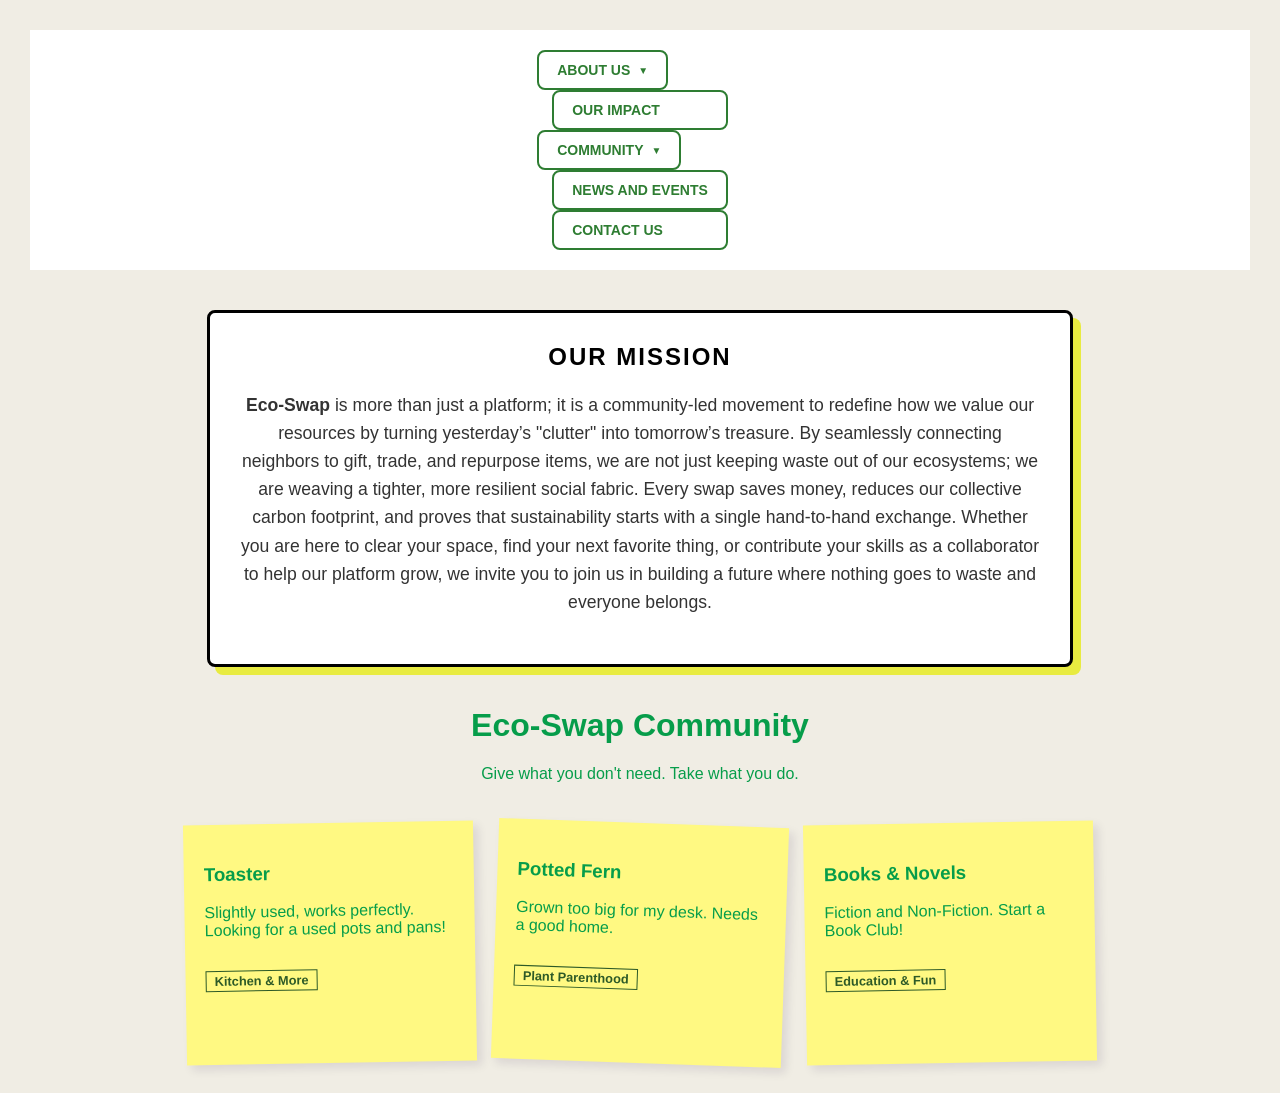
==== index.html @ d8ca4c74 "created another page for contact information" ====
<!DOCTYPE html>
<html lang="en">
<head>
    <meta charset="UTF-8">
    <meta name="viewport" content="width=device width, initial-scale=1.0">
    <title>Eco-Swap Community</title>
    <link rel="stylesheet" href="style.css">
</head>

<body>

<nav class="navbar">
    <div class=""> 
        <div class="dropdown">
            <button class="nav-btn"> ABOUT US <span class="arrow">▼</span></button>
            <div class="dropdown-content">
                <a href="about.html#mission">Our Mission</a>
                <a href="about.html#offerings">What We Offer</a>
                <a href="contact.html">Contact</a>
            </div>
        </div>

        <a href="#" class="nav-btn">OUR IMPACT</a>

        <div class="dropdown">
            <button class="nav-btn">COMMUNITY <span class="arrow">▼</span></button>
            <div class="dropdown-content">
                <a href="#">Our Community</a>
                <a href="#">Join Us</a>
            </div>
        </div>

        <a href="#" class="nav-btn">NEWS AND EVENTS</a>
        <a href="#" class="nav-btn contact-btn">CONTACT US</a>
    </div>
</nav>

<section class="project-summary">
  <h2>Our Mission</h2>
  <p>
    <strong>Eco-Swap</strong> is more than just a platform; it is a community-led movement to redefine how we value our resources by turning yesterday’s "clutter" into tomorrow’s treasure. By seamlessly connecting neighbors to gift, trade, and repurpose items, we are not just keeping waste out of our ecosystems; we are weaving a tighter, more resilient social fabric. Every swap saves money, reduces our collective carbon footprint, and proves that sustainability starts with a single hand-to-hand exchange. Whether you are here to clear your space, find your next favorite thing, or contribute your skills as a collaborator to help our platform grow, we invite you to join us in building a future where nothing goes to waste and everyone belongs.
  </p>
</section>

    <header>
        <h1>Eco-Swap Community</h1>
        <p>Give what you don't need. Take what you do.</p>
    </header>

    <main class="board">
        <div class="note">
            <h3>Toaster</h3>
            <p>Slightly used, works perfectly. Looking for a used pots and pans!</p>
            <span class="tag">Kitchen & More</span>
        </div>

        <div class="note">
            <h3>Potted Fern</h3>
            <p>Grown too big for my desk. Needs a good home.</p>
            <span class="tag">Plant Parenthood</span>
        </div>

        <div class="note">
            <h3>Books & Novels</h3>
            <p>Fiction and Non-Fiction. Start a Book Club!</p>
            <span class="tag">Education & Fun</span>
        </div>
    </main>

</body>
</html>
---- style.css ----
body {
    font-family: 'Segoe UI', Tahoma, Geneva, Verdana, sans-serif;
    background-color: #f0ede4;
    color: hsl(147, 93%, 32%);
    margin: 0;
    padding: 30px;
}

header {
    text-align: center;
    margin-bottom: 40px;
}

.navbar {
    display: flex;
    justify-content: center;
    padding: 20px;
    background-color: #fff;
}

.nav-links {
    display: flex;
    gap: 15px;
    align-items: center;
}

.nav-btn {
    background: none;
    border: 2px solid #2e7d32;
    color: #2e7d32;
    padding: 10px 18px;
    font-size: 14px;
    font-weight: bold;
    text-decoration: none;
    border-radius: 8px;
    cursor: pointer;
    transition: all 0.3s ease;
    display: flex;
    align-items: center;
}

.nav-btn:hover {
    background-color: #2e7d32;
    color: white;
}

.arrow {
    font-size: 10px;
    margin-left: 8px;
}

.dropdown {
    position: relative;
    display: inline-block;
}

.dropdown-content {
    display: none;
    position: absolute;
    background-color: #f9f9f9;
    min-width: 160px;
    box-shadow: 0px 8px 16px rgba(0,0,0,0.1);
    border-radius: 8px;
    z-index: 1;
    margin-top: 5px;
}

.dropdown-content a {
    color: #2e7d32;
    padding: 12px 16px;
    text-decoration: none;
    display: block;
    font-size: 14px;
}

.dropdown-content a:hover {
    background-color: #e8f5e9;
}

.dropdown:hover .dropdown-content {
    display: block;
}
.project-summary {
  max-width: 800px;
  margin: 40px auto;
  padding: 30px;
  border: 3px solid #000000;
  background-color: #ffffff;
  border-radius: 8px;
  text-align: center;
  box-shadow: 8px 8px 0px #e8eb40;
}

.project-summary h2 {
  margin-top: 0;
  color: #000000;
  text-transform: uppercase;
  letter-spacing: 2px;
}

.project-summary p {
  line-height: 1.6;
  font-size: 1.1rem;
  color: #333333;
}
.board {
    display: flex;
    flex-wrap: wrap;
    justify-content: center;
    gap: 20px;
}

.note {
    background-color: #fff982;
    width: 250px;
    min-height: 200px;
    padding: 20px;
    box-shadow: 5px 5px 10px rgba(25, 5, 61, 0.1);
    transform: rotate(-1deg);
    transition: transform 0.3s ease;
}

.note:nth-child(even) {
    transform: rotate(2deg);
}

.note:hover {
    transform: scale(1.05) rotate(0deg);
    z-index: 10;
}

.tag {
    display: inline-block;
    margin-top: 15px;
    font-size: 0.8rem;
    font-weight: bold;
    color: #2d5a27;
    border: 1px solid #2d5a27;
    padding: 2px 8px;
}
.about-container {
    max-width: 1100px;
    margin: 0 auto;
    padding: 40px 20px;
    font-family: 'Arial', sans-serif;
}
.about-hero {
    text-align: center;
    margin-bottom: 60px;
}

.about-hero h1 {
    color: #2e7d32;
    font-size: 32px;
    margin-bottom: 10px;
}

.offerings h2 {
    text-align: center;
    color: #333;
    margin-bottom: 40px;
    font-size: 24px;
}

.icon-grid {
    display: flex;
    justify-content: center;
    flex-wrap: wrap;
    gap: 30px;
    margin-bottom: 80px;
}

.icon-item {
    display: flex;
    flex-direction: column;
    align-items: center;
    width: 120px;
}

.icon-circle {
    width: 90px;
    height: 90px;
    background-color: #769488;
    border-radius: 50%;
    display: flex;
    justify-content: center;
    align-items: center;
    color: white;
    font-size: 30px;
    transition: transform 0.3s ease;
    cursor: pointer;
}

.icon-circle:hover {
    transform: translateY(-10px);
}

.icon-item span {
    margin-top: 15px;
    font-size: 12px;
    font-weight: bold;
    color: #444;
    text-align: center;
}

.how-it-works {
    display: grid;
    grid-template-columns: repeat(auto-fit, minmax(250px, 1fr));
    gap: 20px;
}

.method-card {
    background: #f1f8e9;
    padding: 30px;
    border-radius: 15px;
    text-align: center;
    border: 1px solid #c8e6c9;
}

.method-card h3 {
    color: #2e7d32;
    margin-bottom: 10px;
}
nav a {
    margin: 0 15px;
    text-decoration: none;
    color: green;
    font-weight: bold;
}

nav a:hover {
    color: darkgreen;
}
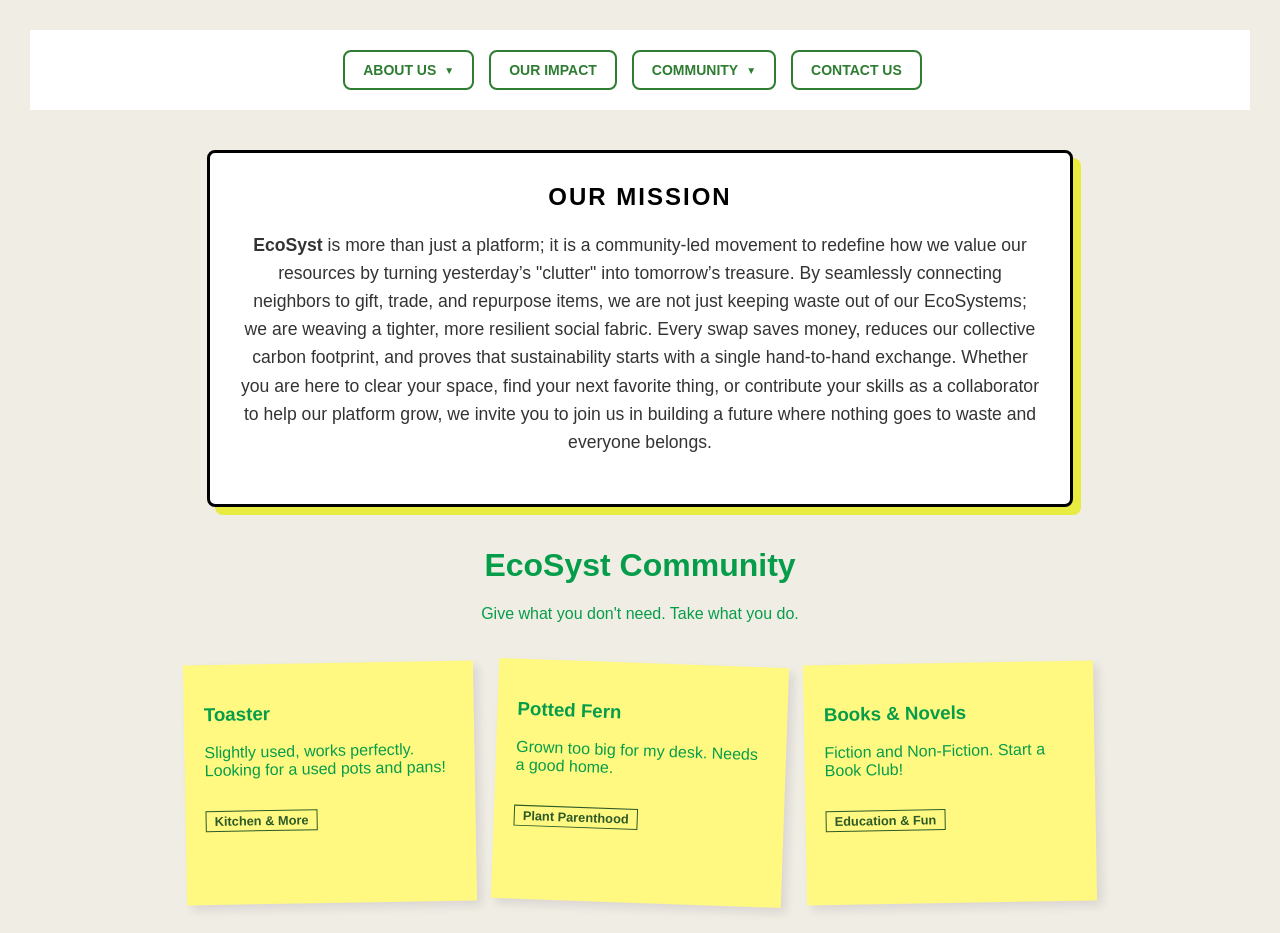
==== commit 12dcc2ac: "added shrinking floating navbar with blur effect" ====
--- a/index.html
+++ b/index.html
@@ -3,14 +3,14 @@
 <head>
     <meta charset="UTF-8">
     <meta name="viewport" content="width=device width, initial-scale=1.0">
-    <title>Eco-Swap Community</title>
+    <title>EcoSyst Community</title>
     <link rel="stylesheet" href="style.css">
 </head>
 
 <body>
 
 <nav class="navbar">
-    <div class=""> 
+    <div class="navbar-container"> 
         <div class="dropdown">
             <button class="nav-btn"> ABOUT US <span class="arrow">▼</span></button>
             <div class="dropdown-content">
@@ -30,20 +30,19 @@
             </div>
         </div>
 
-        <a href="#" class="nav-btn">NEWS AND EVENTS</a>
-        <a href="#" class="nav-btn contact-btn">CONTACT US</a>
+        <a href="contact.html"class="nav-btn contact-btn">CONTACT US</a>
     </div>
 </nav>
 
 <section class="project-summary">
   <h2>Our Mission</h2>
   <p>
-    <strong>Eco-Swap</strong> is more than just a platform; it is a community-led movement to redefine how we value our resources by turning yesterday’s "clutter" into tomorrow’s treasure. By seamlessly connecting neighbors to gift, trade, and repurpose items, we are not just keeping waste out of our ecosystems; we are weaving a tighter, more resilient social fabric. Every swap saves money, reduces our collective carbon footprint, and proves that sustainability starts with a single hand-to-hand exchange. Whether you are here to clear your space, find your next favorite thing, or contribute your skills as a collaborator to help our platform grow, we invite you to join us in building a future where nothing goes to waste and everyone belongs.
+    <strong>EcoSyst</strong> is more than just a platform; it is a community-led movement to redefine how we value our resources by turning yesterday’s "clutter" into tomorrow’s treasure. By seamlessly connecting neighbors to gift, trade, and repurpose items, we are not just keeping waste out of our EcoSystems; we are weaving a tighter, more resilient social fabric. Every swap saves money, reduces our collective carbon footprint, and proves that sustainability starts with a single hand-to-hand exchange. Whether you are here to clear your space, find your next favorite thing, or contribute your skills as a collaborator to help our platform grow, we invite you to join us in building a future where nothing goes to waste and everyone belongs.
   </p>
 </section>
 
     <header>
-        <h1>Eco-Swap Community</h1>
+        <h1>EcoSyst Community</h1>
         <p>Give what you don't need. Take what you do.</p>
     </header>
 
@@ -66,6 +65,18 @@
             <span class="tag">Education & Fun</span>
         </div>
     </main>
+<script>
+    window.onscroll = function() {scrollFunction()};
 
+    function scrollFunction() {
+      if (document.body.scrollTop > 80 || document.documentElement.scrollTop > 80) {
+        // When scrolled down 80px, add the "shrink" class
+        document.getElementById("navbar").classList.add("shrink");
+      } else {
+        // When at the top, remove it
+        document.getElementById("navbar").classList.remove("shrink");
+      }
+    }
+</script>
 </body>
 </html>
--- a/style.css
+++ b/style.css
@@ -1,3 +1,4 @@
+
 body {
     font-family: 'Segoe UI', Tahoma, Geneva, Verdana, sans-serif;
     background-color: #f0ede4;
@@ -17,6 +18,12 @@
     padding: 20px;
     background-color: #fff;
 }
+.navbar-container {
+width: 100%;
+display: flex;
+justify-content: center;
+}
+
 
 .nav-links {
     display: flex;
@@ -51,7 +58,7 @@
 
 .dropdown {
     position: relative;
-    display: inline-block;
+    diplay: flex;
 }
 
 .dropdown-content {
@@ -230,4 +237,36 @@
 
 nav a:hover {
     color: darkgreen;
+}
+
+#navbar {
+    position: fixed;
+    top: 0;
+    width: 100%;
+    display: flex;
+    justify-content: space-between;
+    align-items: center;
+    padding: 30px 50px;
+    transition: 0.4s;
+    z-index: 1000;
+    background-color: rgba(255, 255, 255, 0.1);
+    backdrop-filter: blur(10px);
+    box-shadow: 0 2px 10px rgba(0, 0, 0, 0.1);
+}
+
+#navbar.shrink {
+    padding: 10px 50px;
+    background-color: rgba(255, 255, 255, 0.8);
+}
+
+#navbar ul {
+    display: flex;
+    list-style: none;
+}
+
+#navbar ul li a {
+    text-decoration: none;
+    color: #333;
+    margin-left: 20px;
+    font-weight: bold;
 }
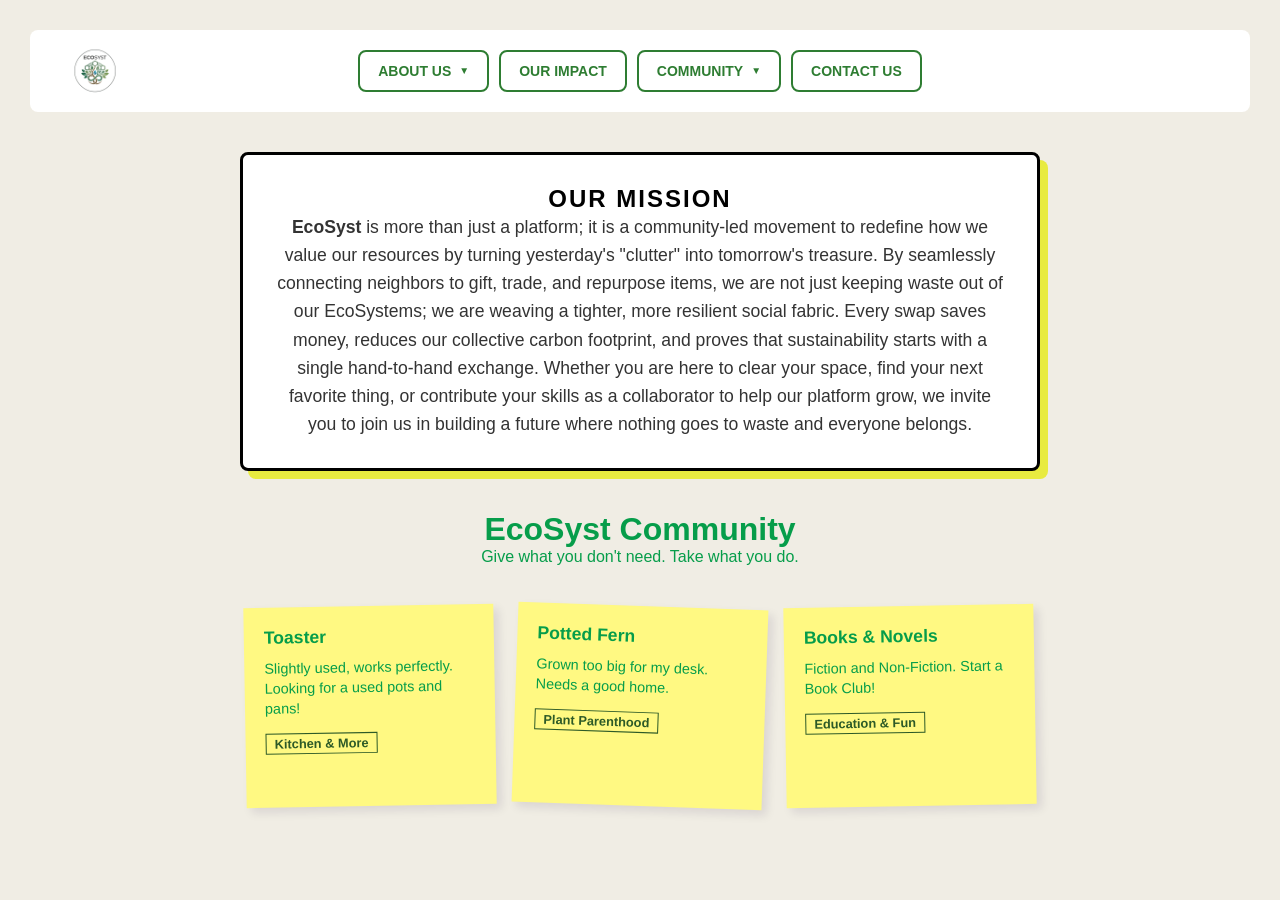
==== commit 2cd231d0: "working on my navbar and alignment of web pages" ====
--- a/index.html
+++ b/index.html
@@ -2,44 +2,46 @@
 <html lang="en">
 <head>
     <meta charset="UTF-8">
-    <meta name="viewport" content="width=device width, initial-scale=1.0">
+    <meta name="viewport" content="width=device-width, initial-scale=1.0">
     <title>EcoSyst Community</title>
     <link rel="stylesheet" href="style.css">
 </head>
 
 <body>
+    <nav class="navbar">
+        <div class="navbar-container"> 
+            <a href="index.html" class="navbar-logo">
+                <img src="logo.png" alt="ecosyst logo">
+            </a>
+            <div class="dropdown">
+                <button class="nav-btn">ABOUT US <span class="arrow">▼</span></button>
+                <div class="dropdown-content">
+                    <a href="about.html#mission">Our Mission</a>
+                    <a href="about.html#offerings">What We Offer</a>
+                    <a href="contact.html">Contact</a>
+                </div>
+            </div>
 
-<nav class="navbar">
-    <div class="navbar-container"> 
-        <div class="dropdown">
-            <button class="nav-btn"> ABOUT US <span class="arrow">▼</span></button>
-            <div class="dropdown-content">
-                <a href="about.html#mission">Our Mission</a>
-                <a href="about.html#offerings">What We Offer</a>
-                <a href="contact.html">Contact</a>
+            <a href="our-impact.html" class="nav-btn">OUR IMPACT</a>
+
+            <div class="dropdown">
+                <button class="nav-btn">COMMUNITY <span class="arrow">▼</span></button>
+                <div class="dropdown-content">
+                    <a href="#">Our Community</a>
+                    <a href="#">Join Us</a>
+                </div>
             </div>
+
+            <a href="contact.html" class="nav-btn contact-btn">CONTACT US</a>
         </div>
+    </nav>
 
-        <a href="#" class="nav-btn">OUR IMPACT</a>
-
-        <div class="dropdown">
-            <button class="nav-btn">COMMUNITY <span class="arrow">▼</span></button>
-            <div class="dropdown-content">
-                <a href="#">Our Community</a>
-                <a href="#">Join Us</a>
-            </div>
-        </div>
-
-        <a href="contact.html"class="nav-btn contact-btn">CONTACT US</a>
-    </div>
-</nav>
-
-<section class="project-summary">
-  <h2>Our Mission</h2>
-  <p>
-    <strong>EcoSyst</strong> is more than just a platform; it is a community-led movement to redefine how we value our resources by turning yesterday’s "clutter" into tomorrow’s treasure. By seamlessly connecting neighbors to gift, trade, and repurpose items, we are not just keeping waste out of our EcoSystems; we are weaving a tighter, more resilient social fabric. Every swap saves money, reduces our collective carbon footprint, and proves that sustainability starts with a single hand-to-hand exchange. Whether you are here to clear your space, find your next favorite thing, or contribute your skills as a collaborator to help our platform grow, we invite you to join us in building a future where nothing goes to waste and everyone belongs.
-  </p>
-</section>
+    <section class="project-summary">
+        <h2>Our Mission</h2>
+        <p>
+            <strong>EcoSyst</strong> is more than just a platform; it is a community-led movement to redefine how we value our resources by turning yesterday's "clutter" into tomorrow's treasure. By seamlessly connecting neighbors to gift, trade, and repurpose items, we are not just keeping waste out of our EcoSystems; we are weaving a tighter, more resilient social fabric. Every swap saves money, reduces our collective carbon footprint, and proves that sustainability starts with a single hand-to-hand exchange. Whether you are here to clear your space, find your next favorite thing, or contribute your skills as a collaborator to help our platform grow, we invite you to join us in building a future where nothing goes to waste and everyone belongs.
+        </p>
+    </section>
 
     <header>
         <h1>EcoSyst Community</h1>
@@ -65,18 +67,5 @@
             <span class="tag">Education & Fun</span>
         </div>
     </main>
-<script>
-    window.onscroll = function() {scrollFunction()};
-
-    function scrollFunction() {
-      if (document.body.scrollTop > 80 || document.documentElement.scrollTop > 80) {
-        // When scrolled down 80px, add the "shrink" class
-        document.getElementById("navbar").classList.add("shrink");
-      } else {
-        // When at the top, remove it
-        document.getElementById("navbar").classList.remove("shrink");
-      }
-    }
-</script>
 </body>
 </html>
--- a/style.css
+++ b/style.css
@@ -1,10 +1,20 @@
+* {
+    margin: 0;
+    padding: 0;
+    box-sizing: border-box;
+}
 
 body {
     font-family: 'Segoe UI', Tahoma, Geneva, Verdana, sans-serif;
     background-color: #f0ede4;
     color: hsl(147, 93%, 32%);
-    margin: 0;
-    padding: 30px;
+    padding: 15px;
+}
+
+@media (min-width: 768px) {
+    body {
+        padding: 30px;
+    }
 }
 
 header {
@@ -15,35 +25,84 @@
 .navbar {
     display: flex;
     justify-content: center;
-    padding: 20px;
+    padding: 15px;
     background-color: #fff;
-}
+    position: relative;
+    border-radius: 8px;
+}
+
+@media (min-width: 768px) {
+    .navbar {
+        padding: 20px;
+    }
+}
+
 .navbar-container {
-width: 100%;
-display: flex;
-justify-content: center;
-}
-
-
-.nav-links {
+    width: 100%;
     display: flex;
-    gap: 15px;
+    justify-content: center;
     align-items: center;
+    gap: 8px;
+    flex-wrap: wrap;
+}
+
+@media (min-width: 768px) {
+    .navbar-container {
+        gap: 10px;
+        flex-wrap: nowrap;
+    }
+}
+
+.navbar-logo {
+    position: absolute;
+    left: 15px;
+    top: 50%;
+    transform: translateY(-50%);
+}
+
+@media (min-width: 768px) {
+    .navbar-logo {
+        left: 20px;
+    }
+}
+
+.navbar-logo img {
+    height: 40px;
+    width: auto;
+    display: block;
+}
+
+@media (min-width: 768px) {
+    .navbar-logo img {
+        height: 60px;
+    }
 }
 
 .nav-btn {
     background: none;
     border: 2px solid #2e7d32;
     color: #2e7d32;
-    padding: 10px 18px;
-    font-size: 14px;
+    padding: 8px 12px;
+    font-size: 12px;
     font-weight: bold;
     text-decoration: none;
     border-radius: 8px;
     cursor: pointer;
     transition: all 0.3s ease;
-    display: flex;
+    display: inline-flex;
+    height: auto;
+    min-height: 38px;
     align-items: center;
+    line-height: 1;
+    white-space: nowrap;
+}
+
+@media (min-width: 768px) {
+    .nav-btn {
+        padding: 10px 18px;
+        font-size: 14px;
+        height: 42px;
+    }
 }
 
 .nav-btn:hover {
@@ -52,24 +111,41 @@
 }
 
 .arrow {
-    font-size: 10px;
-    margin-left: 8px;
+    font-size: 8px;
+    margin-left: 5px;
+}
+
+@media (min-width: 768px) {
+    .arrow {
+        font-size: 10px;
+        margin-left: 8px;
+    }
 }
 
 .dropdown {
     position: relative;
-    diplay: flex;
+    display: flex;
 }
 
 .dropdown-content {
     display: none;
     position: absolute;
+    top: 100%;
+    left: 0;
     background-color: #f9f9f9;
     min-width: 160px;
-    box-shadow: 0px 8px 16px rgba(0,0,0,0.1);
+    box-shadow: 0px 8px 16px rgba(0, 0, 0, 0.1);
     border-radius: 8px;
-    z-index: 1;
+    z-index: 1000;
+    padding-top: 5px;
     margin-top: 5px;
+}
+
+@media (max-width: 767px) {
+    .dropdown-content {
+        right: 0;
+        left: auto;
+    }
 }
 
 .dropdown-content a {
@@ -77,7 +153,13 @@
     padding: 12px 16px;
     text-decoration: none;
     display: block;
-    font-size: 14px;
+    font-size: 13px;
+}
+
+@media (min-width: 768px) {
+    .dropdown-content a {
+        font-size: 14px;
+    }
 }
 
 .dropdown-content a:hover {
@@ -87,46 +169,92 @@
 .dropdown:hover .dropdown-content {
     display: block;
 }
+
 .project-summary {
-  max-width: 800px;
-  margin: 40px auto;
-  padding: 30px;
-  border: 3px solid #000000;
-  background-color: #ffffff;
-  border-radius: 8px;
-  text-align: center;
-  box-shadow: 8px 8px 0px #e8eb40;
+    max-width: 800px;
+    margin: 20px auto;
+    padding: 20px;
+    border: 3px solid #000000;
+    background-color: #ffffff;
+    border-radius: 8px;
+    text-align: center;
+    box-shadow: 6px 6px 0px #e8eb40;
+}
+
+@media (min-width: 768px) {
+    .project-summary {
+        margin: 40px auto;
+        padding: 30px;
+        box-shadow: 8px 8px 0px #e8eb40;
+    }
 }
 
 .project-summary h2 {
-  margin-top: 0;
-  color: #000000;
-  text-transform: uppercase;
-  letter-spacing: 2px;
+    margin-top: 0;
+    color: #000000;
+    text-transform: uppercase;
+    letter-spacing: 1.5px;
+    font-size: 1.3rem;
+}
+
+@media (min-width: 768px) {
+    .project-summary h2 {
+        letter-spacing: 2px;
+        font-size: 1.5rem;
+    }
 }
 
 .project-summary p {
-  line-height: 1.6;
-  font-size: 1.1rem;
-  color: #333333;
-}
+    line-height: 1.6;
+    font-size: 0.95rem;
+    color: #333333;
+}
+
+@media (min-width: 768px) {
+    .project-summary p {
+        font-size: 1.1rem;
+    }
+}
+
 .board {
     display: flex;
     flex-wrap: wrap;
     justify-content: center;
-    gap: 20px;
+    gap: 15px;
+}
+
+@media (min-width: 768px) {
+    .board {
+        gap: 20px;
+    }
 }
 
 .note {
     background-color: #fff982;
-    width: 250px;
-    min-height: 200px;
-    padding: 20px;
+    width: 100%;
+    max-width: 280px;
+    min-height: 180px;
+    padding: 18px;
     box-shadow: 5px 5px 10px rgba(25, 5, 61, 0.1);
     transform: rotate(-1deg);
     transition: transform 0.3s ease;
 }
 
+@media (min-width: 480px) {
+    .note {
+        width: calc(50% - 10px);
+        max-width: 250px;
+    }
+}
+
+@media (min-width: 768px) {
+    .note {
+        width: 250px;
+        min-height: 200px;
+        padding: 20px;
+    }
+}
+
 .note:nth-child(even) {
     transform: rotate(2deg);
 }
@@ -136,137 +264,594 @@
     z-index: 10;
 }
 
+.note h3 {
+    margin-bottom: 10px;
+    font-size: 1.1rem;
+}
+
+.note p {
+    font-size: 0.9rem;
+    line-height: 1.4;
+}
+
 .tag {
     display: inline-block;
     margin-top: 15px;
-    font-size: 0.8rem;
+    font-size: 0.75rem;
     font-weight: bold;
     color: #2d5a27;
     border: 1px solid #2d5a27;
     padding: 2px 8px;
 }
+
+@media (min-width: 768px) {
+    .tag {
+        font-size: 0.8rem;
+    }
+}
+
 .about-container {
     max-width: 1100px;
     margin: 0 auto;
-    padding: 40px 20px;
-    font-family: 'Arial', sans-serif;
-}
+    padding: 20px 10px;
+}
+
+@media (min-width: 768px) {
+    .about-container {
+        padding: 40px 20px;
+    }
+}
+
 .about-hero {
     text-align: center;
-    margin-bottom: 60px;
+    margin-bottom: 40px;
+}
+
+@media (min-width: 768px) {
+    .about-hero {
+        margin-bottom: 60px;
+    }
 }
 
 .about-hero h1 {
     color: #2e7d32;
-    font-size: 32px;
+    font-size: 24px;
     margin-bottom: 10px;
+}
+
+@media (min-width: 768px) {
+    .about-hero h1 {
+        font-size: 32px;
+    }
+}
+
+.about-hero p {
+    font-size: 0.95rem;
+    padding: 0 10px;
+}
+
+@media (min-width: 768px) {
+    .about-hero p {
+        font-size: 1rem;
+        padding: 0;
+    }
 }
 
 .offerings h2 {
     text-align: center;
     color: #333;
-    margin-bottom: 40px;
-    font-size: 24px;
+    margin-bottom: 30px;
+    font-size: 20px;
+}
+
+@media (min-width: 768px) {
+    .offerings h2 {
+        margin-bottom: 40px;
+        font-size: 24px;
+    }
 }
 
 .icon-grid {
-    display: flex;
-    justify-content: center;
-    flex-wrap: wrap;
-    gap: 30px;
-    margin-bottom: 80px;
+    display: grid;
+    grid-template-columns: repeat(2, 1fr);
+    justify-items: center;
+    gap: 20px;
+    margin-bottom: 60px;
+}
+
+@media (min-width: 480px) {
+    .icon-grid {
+        grid-template-columns: repeat(3, 1fr);
+    }
+}
+
+@media (min-width: 768px) {
+    .icon-grid {
+        display: flex;
+        justify-content: center;
+        flex-wrap: wrap;
+        gap: 30px;
+        margin-bottom: 80px;
+    }
 }
 
 .icon-item {
     display: flex;
     flex-direction: column;
     align-items: center;
-    width: 120px;
+    width: 100px;
+}
+
+@media (min-width: 768px) {
+    .icon-item {
+        width: 120px;
+    }
 }
 
 .icon-circle {
-    width: 90px;
-    height: 90px;
+    width: 70px;
+    height: 70px;
     background-color: #769488;
     border-radius: 50%;
     display: flex;
     justify-content: center;
     align-items: center;
     color: white;
-    font-size: 30px;
+    font-size: 24px;
     transition: transform 0.3s ease;
     cursor: pointer;
+    border: 3px solid #fff982;
+}
+
+@media (min-width: 768px) {
+    .icon-circle {
+        width: 90px;
+        height: 90px;
+        font-size: 30px;
+    }
 }
 
 .icon-circle:hover {
-    transform: translateY(-10px);
+    transform: translateY(-10px) scale(1.1);
+    box-shadow: 0 4px 15px rgba(255, 215, 0, 0.3);
 }
 
 .icon-item span {
-    margin-top: 15px;
-    font-size: 12px;
+    margin-top: 12px;
+    font-size: 10px;
     font-weight: bold;
     color: #444;
     text-align: center;
 }
 
+@media (min-width: 768px) {
+    .icon-item span {
+        margin-top: 15px;
+        font-size: 12px;
+    }
+}
+
 .how-it-works {
     display: grid;
-    grid-template-columns: repeat(auto-fit, minmax(250px, 1fr));
+    grid-template-columns: 1fr;
     gap: 20px;
 }
 
+@media (min-width: 640px) {
+    .how-it-works {
+        grid-template-columns: repeat(auto-fit, minmax(250px, 1fr));
+    }
+}
+
 .method-card {
-    background: #f1f8e9;
-    padding: 30px;
+    background: #fff982;
+    padding: 25px;
     border-radius: 15px;
     text-align: center;
     border: 1px solid #c8e6c9;
+    transform: rotate(2deg);
+    transition: transform 0.3s ease, box-shadow 0.3s ease;
+    cursor: pointer;
+}
+
+@media (min-width: 768px) {
+    .method-card {
+        padding: 30px;
+    }
 }
 
 .method-card h3 {
+    color: #7d7d2e;
+    margin-bottom: 10px;
+    font-size: 1.2rem;
+}
+
+.method-card p {
+    font-size: 0.9rem;
+    line-height: 1.5;
+}
+
+@media (min-width: 768px) {
+    .method-card p {
+        font-size: 1rem;
+    }
+}
+
+.method-card:hover {
+    animation: shiftSide 1.2s ease-in-out;
+    box-shadow: 0 12px 24px rgba(0, 0, 0, 0.15);
+    z-index: 10;
+}
+
+@keyframes shiftSide {
+    0% { transform: rotate(0deg); }
+    25% { transform: rotate(2deg); }
+    50% { transform: rotate(-2deg); }
+    75% { transform: rotate(2deg); }
+    100% { transform: rotate(0deg); }
+}
+
+.impact-hero {
+    text-align: center;
+    padding: 40px 15px;
+    background-color: #f4f1ea;
+}
+
+@media (min-width: 768px) {
+    .impact-hero {
+        padding: 60px 20px;
+    }
+}
+
+.impact-hero h1 {
+    font-size: 1.5rem;
+    margin-bottom: 10px;
+}
+
+@media (min-width: 768px) {
+    .impact-hero h1 {
+        font-size: 2rem;
+    }
+}
+
+.impact-hero p {
+    font-size: 0.95rem;
+}
+
+@media (min-width: 768px) {
+    .impact-hero p {
+        font-size: 1.1rem;
+    }
+}
+
+.impact-container {
+    max-width: 1100px;
+    margin: 30px auto;
+    padding: 15px;
+    display: grid;
+    grid-template-columns: 1fr;
+    gap: 20px;
+}
+
+@media (min-width: 768px) {
+    .impact-container {
+        margin: 50px auto;
+        padding: 20px;
+        grid-template-columns: 1fr 1fr;
+        gap: 30px;
+    }
+}
+
+@media (min-width: 768px) {
+    .gallery-board { 
+        grid-column: span 2; 
+    }
+}
+
+.impact-board {
+    background: #fdfdfd;
+    border-left: 6px solid #2d5a27;
+    border-top: 2px solid #FFD700;
+    padding: 20px;
+    border-radius: 12px;
+    box-shadow: 0 4px 15px rgba(0, 0, 0, 0.05);
+}
+
+@media (min-width: 768px) {
+    .impact-board {
+        border-left: 8px solid #2d5a27;
+        padding: 30px;
+    }
+}
+
+.impact-board h2 {
+    font-size: 1.3rem;
+    margin-bottom: 15px;
+}
+
+@media (min-width: 768px) {
+    .impact-board h2 {
+        font-size: 1.5rem;
+    }
+}
+
+.impact-board p {
+    font-size: 0.95rem;
+    line-height: 1.5;
+}
+
+@media (min-width: 768px) {
+    .impact-board p {
+        font-size: 1rem;
+    }
+}
+
+.impact-callout {
+    background: #fff;
+    padding: 20px;
+    border-radius: 12px;
+    border: 2px solid #2e7d32;
+}
+
+@media (min-width: 768px) {
+    .impact-callout {
+        padding: 30px;
+    }
+}
+
+.callout-content p {
+    margin-bottom: 15px;
+    line-height: 1.6;
+    color: #333;
+    font-size: 0.95rem;
+}
+
+@media (min-width: 768px) {
+    .callout-content p {
+        font-size: 1rem;
+    }
+}
+
+.highlight-text {
+    color: #2d5a27;
+    font-style: italic;
+}
+
+.button-group {
+    display: flex;
+    flex-wrap: wrap;
+    gap: 10px;
+    margin-top: 20px;
+}
+
+@media (min-width: 768px) {
+    .button-group {
+        gap: 15px;
+    }
+}
+
+.impact-btn {
+    padding: 10px 16px;
+    border: none;
+    border-radius: 8px;
+    font-weight: bold;
+    cursor: pointer;
+    transition: all 0.3s ease;
+    font-size: 0.9rem;
+    flex: 1 1 calc(50% - 5px);
+    min-width: 120px;
+}
+
+@media (min-width: 480px) {
+    .impact-btn {
+        flex: 0 1 auto;
+    }
+}
+
+@media (min-width: 768px) {
+    .impact-btn {
+        padding: 12px 24px;
+        font-size: 1rem;
+    }
+}
+
+.green-btn {
+    background-color: #2d5a27;
+    color: white;
+}
+
+.green-btn:hover {
+    background-color: #3e7a36;
+    transform: translateY(-3px);
+    box-shadow: 0 4px 12px rgba(45, 90, 39, 0.3);
+}
+
+.yellow-btn {
+    background-color: #FFD700;
+    color: #333;
+}
+
+.yellow-btn:hover {
+    background-color: #ffea00;
+    transform: translateY(-3px);
+    box-shadow: 0 4px 12px rgba(255, 215, 0, 0.4);
+}
+
+.cta-link {
+    background-color: #2d5a27;
+    color: white;
+    border: none;
+    padding: 12px 20px;
+    border-radius: 8px;
+    font-weight: bold;
+    cursor: pointer;
+    margin-top: 20px;
+    transition: all 0.3s ease;
+    font-size: 0.9rem;
+    display: inline-block;
+}
+
+@media (min-width: 768px) {
+    .cta-link {
+        padding: 12px 24px;
+        font-size: 1rem;
+    }
+}
+
+.cta-link:hover {
+    background-color: #3e7a36;
+    transform: translateY(-3px);
+}
+
+.image-gallery {
+    display: grid;
+    grid-template-columns: 1fr;
+    gap: 15px;
+    margin-top: 20px;
+}
+
+@media (min-width: 480px) {
+    .image-gallery {
+        grid-template-columns: repeat(2, 1fr);
+    }
+}
+
+@media (min-width: 768px) {
+    .image-gallery {
+        grid-template-columns: repeat(auto-fit, minmax(200px, 1fr));
+        gap: 20px;
+    }
+}
+
+.gallery-item img,
+.image-gallery img {
+    width: 100%;
+    height: 180px;
+    object-fit: cover;
+    border-radius: 10px;
+    display: block;
+    border: 2px solid transparent;
+    transition: transform 0.3s ease, border-color 0.3s ease;
+}
+
+@media (min-width: 768px) {
+    .gallery-item img,
+    .image-gallery img {
+        height: 200px;
+    }
+}
+
+.gallery-item img:hover,
+.image-gallery img:hover {
+    transform: scale(1.05);
+    border-color: #FFD700;
+}
+
+.contact-container {
+    max-width: 600px;
+    margin: 2rem auto;
+    padding: 1.5rem;
+    background: #f9f9f9;
+    border-radius: 8px;
+    box-shadow: 0 4px 6px rgba(0, 0, 0, 0.1);
+}
+
+@media (min-width: 768px) {
+    .contact-container {
+        margin: 3rem auto;
+        padding: 2rem;
+    }
+}
+
+.contact-container h2 {
     color: #2e7d32;
-    margin-bottom: 10px;
-}
-nav a {
-    margin: 0 15px;
-    text-decoration: none;
-    color: green;
-    font-weight: bold;
-}
-
-nav a:hover {
-    color: darkgreen;
-}
-
-#navbar {
-    position: fixed;
-    top: 0;
+    margin-bottom: 1rem;
+    font-size: 1.5rem;
+}
+
+@media (min-width: 768px) {
+    .contact-container h2 {
+        font-size: 1.8rem;
+    }
+}
+
+.contact-container p {
+    color: #555;
+    margin-bottom: 1.5rem;
+    font-size: 0.95rem;
+}
+
+@media (min-width: 768px) {
+    .contact-container p {
+        margin-bottom: 2rem;
+        font-size: 1rem;
+    }
+}
+
+.form-group {
+    margin-bottom: 1.5rem;
+}
+
+.form-group label {
+    display: block;
+    margin-bottom: 0.5rem;
+    color: #333;
+    font-weight: 500;
+    font-size: 0.95rem;
+}
+
+@media (min-width: 768px) {
+    .form-group label {
+        font-size: 1rem;
+    }
+}
+
+.form-group input,
+.form-group textarea {
     width: 100%;
-    display: flex;
-    justify-content: space-between;
-    align-items: center;
-    padding: 30px 50px;
-    transition: 0.4s;
-    z-index: 1000;
-    background-color: rgba(255, 255, 255, 0.1);
-    backdrop-filter: blur(10px);
-    box-shadow: 0 2px 10px rgba(0, 0, 0, 0.1);
-}
-
-#navbar.shrink {
-    padding: 10px 50px;
-    background-color: rgba(255, 255, 255, 0.8);
-}
-
-#navbar ul {
-    display: flex;
-    list-style: none;
-}
-
-#navbar ul li a {
-    text-decoration: none;
-    color: #333;
-    margin-left: 20px;
-    font-weight: bold;
+    padding: 0.75rem;
+    border: 1px solid #ccc;
+    border-radius: 4px;
+    font-size: 0.95rem;
+    font-family: inherit;
+}
+
+@media (min-width: 768px) {
+    .form-group input,
+    .form-group textarea {
+        font-size: 1rem;
+    }
+}
+
+.form-group textarea {
+    resize: vertical;
+    min-height: 120px;
+}
+
+.submit-btn {
+    background-color: #2e7d32;
+    color: white;
+    border: none;
+    padding: 0.75rem 1.5rem;
+    font-size: 0.95rem;
+    border-radius: 4px;
+    cursor: pointer;
+    transition: background 0.3s;
+    width: 100%;
+}
+
+@media (min-width: 480px) {
+    .submit-btn {
+        width: auto;
+    }
+}
+
+@media (min-width: 768px) {
+    .submit-btn {
+        font-size: 1rem;
+    }
+}
+
+.submit-btn:hover {
+    background-color: #1b5e20;
 }
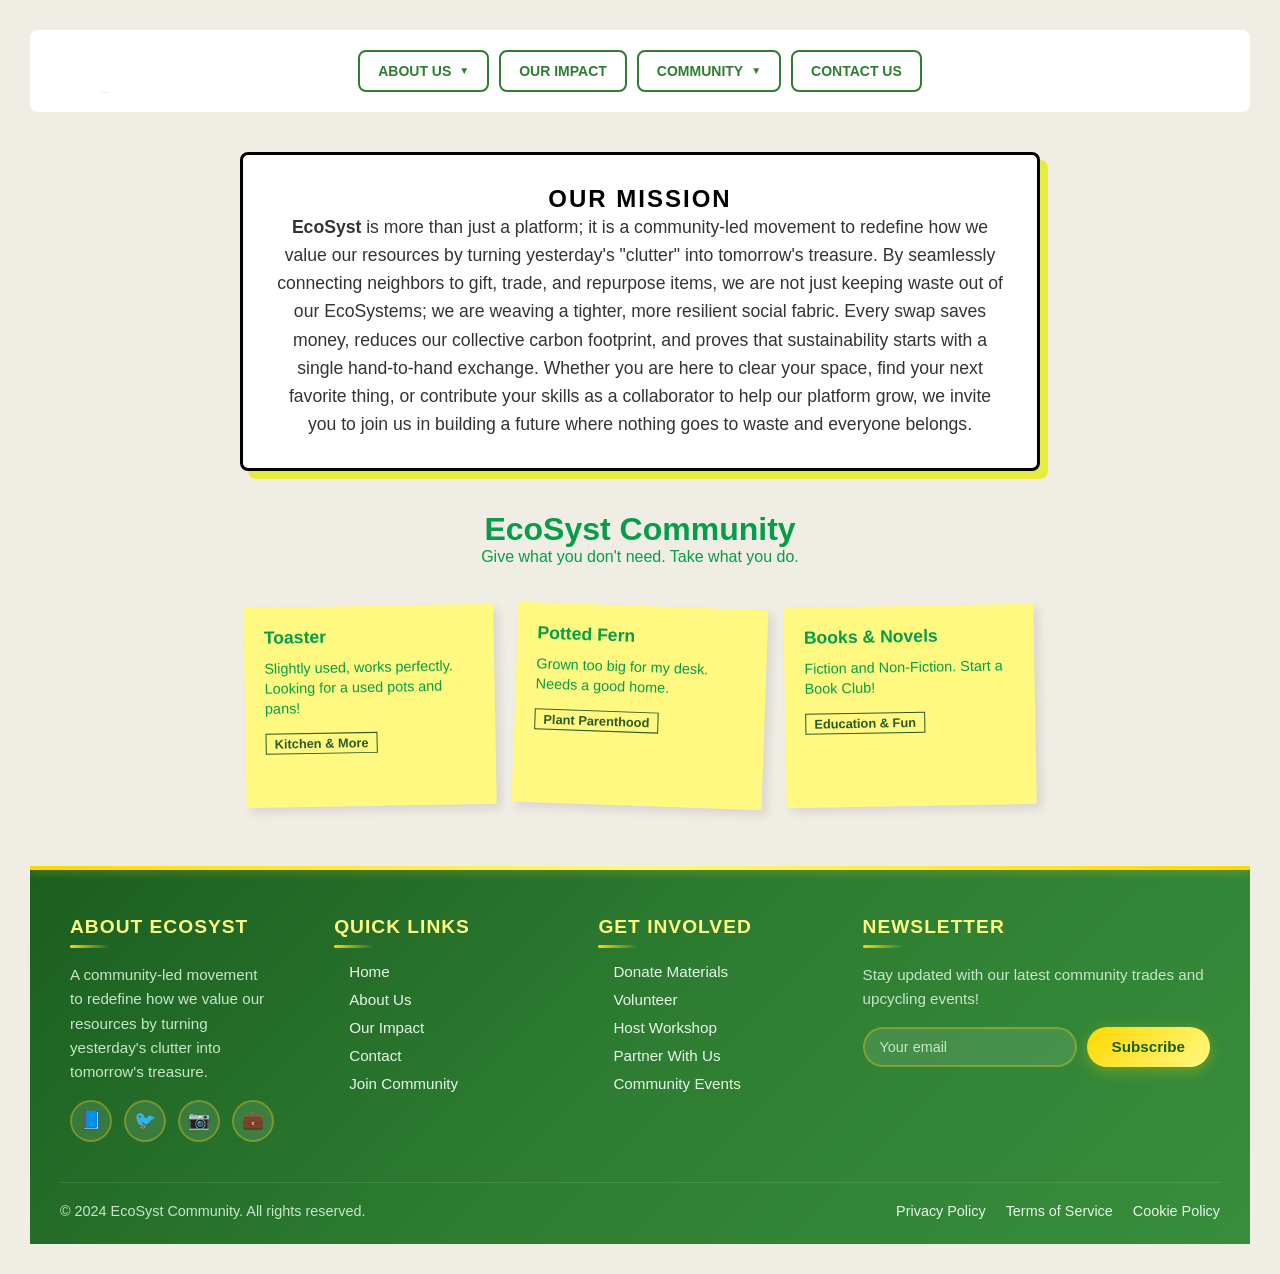
==== commit e6896eb1: "added footer to my ecosyst web pages" ====
--- a/index.html
+++ b/index.html
@@ -9,10 +9,17 @@
 
 <body>
     <nav class="navbar">
+        <a href="index.html" class="navbar-logo">
+            <img src="logo.png" alt="ecosyst logo">
+        </a>
+        
+        <button class="hamburger-menu" aria-label="Toggle menu">
+            <span></span>
+            <span></span>
+            <span></span>
+        </button>
+        
         <div class="navbar-container"> 
-            <a href="index.html" class="navbar-logo">
-                <img src="logo.png" alt="ecosyst logo">
-            </a>
             <div class="dropdown">
                 <button class="nav-btn">ABOUT US <span class="arrow">▼</span></button>
                 <div class="dropdown-content">
@@ -35,6 +42,38 @@
             <a href="contact.html" class="nav-btn contact-btn">CONTACT US</a>
         </div>
     </nav>
+    
+    <script>
+        // Hamburger menu toggle
+        const hamburger = document.querySelector('.hamburger-menu');
+        const navContainer = document.querySelector('.navbar-container');
+        const dropdowns = document.querySelectorAll('.dropdown');
+        
+        hamburger.addEventListener('click', () => {
+            hamburger.classList.toggle('active');
+            navContainer.classList.toggle('active');
+        });
+        
+        // Mobile dropdown handling
+        dropdowns.forEach(dropdown => {
+            const btn = dropdown.querySelector('.nav-btn');
+            btn.addEventListener('click', (e) => {
+                if (window.innerWidth < 768) {
+                    e.preventDefault();
+                    dropdown.classList.toggle('active');
+                }
+            });
+        });
+        
+        // Close menu when clicking outside
+        document.addEventListener('click', (e) => {
+            if (!e.target.closest('.navbar')) {
+                hamburger.classList.remove('active');
+                navContainer.classList.remove('active');
+                dropdowns.forEach(d => d.classList.remove('active'));
+            }
+        });
+    </script>
 
     <section class="project-summary">
         <h2>Our Mission</h2>
@@ -67,5 +106,60 @@
             <span class="tag">Education & Fun</span>
         </div>
     </main>
+
+    <footer class="footer">
+        <div class="footer-container">
+            <div class="footer-section">
+                <h3>About EcoSyst</h3>
+                <p>A community-led movement to redefine how we value our resources by turning yesterday's clutter into tomorrow's treasure.</p>
+                <div class="social-links">
+                    <a href="#" class="social-icon" aria-label="Facebook">📘</a>
+                    <a href="#" class="social-icon" aria-label="Twitter">🐦</a>
+                    <a href="#" class="social-icon" aria-label="Instagram">📷</a>
+                    <a href="#" class="social-icon" aria-label="LinkedIn">💼</a>
+                </div>
+            </div>
+
+            <div class="footer-section">
+                <h3>Quick Links</h3>
+                <ul>
+                    <li><a href="index.html">Home</a></li>
+                    <li><a href="about.html">About Us</a></li>
+                    <li><a href="our-impact.html">Our Impact</a></li>
+                    <li><a href="contact.html">Contact</a></li>
+                    <li><a href="#">Join Community</a></li>
+                </ul>
+            </div>
+
+            <div class="footer-section">
+                <h3>Get Involved</h3>
+                <ul>
+                    <li><a href="#">Donate Materials</a></li>
+                    <li><a href="#">Volunteer</a></li>
+                    <li><a href="#">Host Workshop</a></li>
+                    <li><a href="#">Partner With Us</a></li>
+                    <li><a href="#">Community Events</a></li>
+                </ul>
+            </div>
+
+            <div class="footer-section">
+                <h3>Newsletter</h3>
+                <p>Stay updated with our latest community trades and upcycling events!</p>
+                <form class="newsletter-form">
+                    <input type="email" class="newsletter-input" placeholder="Your email" required>
+                    <button type="submit" class="newsletter-btn">Subscribe</button>
+                </form>
+            </div>
+        </div>
+
+        <div class="footer-bottom">
+            <p>&copy; 2024 EcoSyst Community. All rights reserved.</p>
+            <div class="footer-links">
+                <a href="#">Privacy Policy</a>
+                <a href="#">Terms of Service</a>
+                <a href="#">Cookie Policy</a>
+            </div>
+        </div>
+    </footer>
 </body>
 </html>
--- a/style.css
+++ b/style.css
@@ -24,7 +24,8 @@
 
 .navbar {
     display: flex;
-    justify-content: center;
+    justify-content: space-between;
+    align-items: center;
     padding: 15px;
     background-color: #fff;
     position: relative;
@@ -34,35 +35,59 @@
 @media (min-width: 768px) {
     .navbar {
         padding: 20px;
+        justify-content: center;
     }
 }
 
 .navbar-container {
     width: 100%;
+    display: none;
+    flex-direction: column;
+    position: absolute;
+    top: 100%;
+    left: 0;
+    right: 0;
+    background-color: #fff;
+    border-radius: 0 0 8px 8px;
+    box-shadow: 0 4px 6px rgba(0, 0, 0, 0.1);
+    padding: 20px;
+    gap: 15px;
+    z-index: 1000;
+    margin-top: 10px;
+}
+
+.navbar-container.active {
     display: flex;
-    justify-content: center;
-    align-items: center;
-    gap: 8px;
-    flex-wrap: wrap;
 }
 
 @media (min-width: 768px) {
     .navbar-container {
+        display: flex !important;
+        flex-direction: row;
+        position: static;
+        box-shadow: none;
+        padding: 0;
         gap: 10px;
+        margin-top: 0;
+        justify-content: center;
+        align-items: center;
         flex-wrap: nowrap;
     }
 }
 
 .navbar-logo {
-    position: absolute;
-    left: 15px;
-    top: 50%;
-    transform: translateY(-50%);
+    position: static;
+    left: auto;
+    top: auto;
+    transform: none;
 }
 
 @media (min-width: 768px) {
     .navbar-logo {
+        position: absolute;
         left: 20px;
+        top: 50%;
+        transform: translateY(-50%);
     }
 }
 
@@ -78,12 +103,58 @@
     }
 }
 
+/* Hamburger Menu Button */
+.hamburger-menu {
+    display: flex;
+    flex-direction: column;
+    justify-content: space-around;
+    width: 30px;
+    height: 25px;
+    background: transparent;
+    border: none;
+    cursor: pointer;
+    padding: 0;
+    z-index: 1001;
+}
+
+.hamburger-menu:focus {
+    outline: 2px solid #2e7d32;
+    outline-offset: 4px;
+}
+
+.hamburger-menu span {
+    width: 30px;
+    height: 3px;
+    background-color: #2e7d32;
+    border-radius: 2px;
+    transition: all 0.3s ease;
+    transform-origin: center;
+}
+
+.hamburger-menu.active span:nth-child(1) {
+    transform: translateY(11px) rotate(45deg);
+}
+
+.hamburger-menu.active span:nth-child(2) {
+    opacity: 0;
+}
+
+.hamburger-menu.active span:nth-child(3) {
+    transform: translateY(-11px) rotate(-45deg);
+}
+
+@media (min-width: 768px) {
+    .hamburger-menu {
+        display: none;
+    }
+}
+
 .nav-btn {
     background: none;
     border: 2px solid #2e7d32;
     color: #2e7d32;
-    padding: 8px 12px;
-    font-size: 12px;
+    padding: 12px 16px;
+    font-size: 14px;
     font-weight: bold;
     text-decoration: none;
     border-radius: 8px;
@@ -91,17 +162,18 @@
     transition: all 0.3s ease;
     display: inline-flex;
     height: auto;
-    min-height: 38px;
+    min-height: 42px;
     align-items: center;
+    justify-content: center;
     line-height: 1;
     white-space: nowrap;
+    width: 100%;
 }
 
 @media (min-width: 768px) {
     .nav-btn {
         padding: 10px 18px;
-        font-size: 14px;
-        height: 42px;
+        width: auto;
     }
 }
 
@@ -125,32 +197,49 @@
 .dropdown {
     position: relative;
     display: flex;
+    width: 100%;
+}
+
+@media (min-width: 768px) {
+    .dropdown {
+        width: auto;
+    }
 }
 
 .dropdown-content {
     display: none;
-    position: absolute;
-    top: 100%;
-    left: 0;
+    position: static;
     background-color: #f9f9f9;
-    min-width: 160px;
-    box-shadow: 0px 8px 16px rgba(0, 0, 0, 0.1);
+    min-width: 100%;
+    box-shadow: none;
     border-radius: 8px;
     z-index: 1000;
-    padding-top: 5px;
-    margin-top: 5px;
+    padding: 10px 0;
+    margin-top: 10px;
+}
+
+@media (min-width: 768px) {
+    .dropdown-content {
+        position: absolute;
+        top: 100%;
+        left: 0;
+        min-width: 160px;
+        box-shadow: 0px 8px 16px rgba(0, 0, 0, 0.1);
+        padding-top: 5px;
+        margin-top: 5px;
+    }
 }
 
 @media (max-width: 767px) {
     .dropdown-content {
-        right: 0;
-        left: auto;
+        right: auto;
+        left: 0;
     }
 }
 
 .dropdown-content a {
     color: #2e7d32;
-    padding: 12px 16px;
+    padding: 10px 16px;
     text-decoration: none;
     display: block;
     font-size: 13px;
@@ -158,6 +247,7 @@
 
 @media (min-width: 768px) {
     .dropdown-content a {
+        padding: 12px 16px;
         font-size: 14px;
     }
 }
@@ -168,6 +258,20 @@
 
 .dropdown:hover .dropdown-content {
     display: block;
+}
+
+@media (max-width: 767px) {
+    .dropdown.active .dropdown-content {
+        display: block;
+    }
+    
+    .dropdown:hover .dropdown-content {
+        display: none;
+    }
+    
+    .dropdown.active:hover .dropdown-content {
+        display: block;
+    }
 }
 
 .project-summary {
@@ -854,4 +958,304 @@
 
 .submit-btn:hover {
     background-color: #1b5e20;
+}
+
+/* Footer Styles */
+.footer {
+    background: linear-gradient(135deg, #1b5e20 0%, #2e7d32 50%, #388e3c 100%);
+    color: #ffffff;
+    margin-top: 60px;
+    padding: 40px 20px 20px;
+    position: relative;
+    overflow: hidden;
+}
+
+.footer::before {
+    content: '';
+    position: absolute;
+    top: 0;
+    left: 0;
+    right: 0;
+    height: 4px;
+    background: linear-gradient(90deg, #FFD700, #fff982, #FFD700);
+    box-shadow: 0 2px 8px rgba(255, 215, 0, 0.4);
+}
+
+@media (min-width: 768px) {
+    .footer {
+        padding: 50px 30px 25px;
+    }
+}
+
+.footer-container {
+    max-width: 1200px;
+    margin: 0 auto;
+    display: grid;
+    grid-template-columns: 1fr;
+    gap: 30px;
+}
+
+@media (min-width: 640px) {
+    .footer-container {
+        grid-template-columns: repeat(2, 1fr);
+    }
+}
+
+@media (min-width: 1024px) {
+    .footer-container {
+        grid-template-columns: repeat(4, 1fr);
+        gap: 40px;
+    }
+}
+
+.footer-section {
+    padding: 0 10px;
+}
+
+.footer-section h3 {
+    color: #fff982;
+    font-size: 1.1rem;
+    margin-bottom: 15px;
+    font-weight: 700;
+    text-transform: uppercase;
+    letter-spacing: 1px;
+    position: relative;
+    padding-bottom: 10px;
+}
+
+@media (min-width: 768px) {
+    .footer-section h3 {
+        font-size: 1.2rem;
+    }
+}
+
+.footer-section h3::after {
+    content: '';
+    position: absolute;
+    left: 0;
+    bottom: 0;
+    width: 40px;
+    height: 3px;
+    background: linear-gradient(90deg, #FFD700, transparent);
+    border-radius: 2px;
+}
+
+.footer-section ul {
+    list-style: none;
+    padding: 0;
+    margin: 0;
+}
+
+.footer-section ul li {
+    margin-bottom: 10px;
+}
+
+.footer-section ul li a {
+    color: #e8f5e9;
+    text-decoration: none;
+    font-size: 0.9rem;
+    transition: all 0.3s ease;
+    display: inline-block;
+    position: relative;
+    padding-left: 15px;
+}
+
+@media (min-width: 768px) {
+    .footer-section ul li a {
+        font-size: 0.95rem;
+    }
+}
+
+.footer-section ul li a::before {
+    content: '→';
+    position: absolute;
+    left: 0;
+    opacity: 0;
+    transition: all 0.3s ease;
+    color: #FFD700;
+}
+
+.footer-section ul li a:hover {
+    color: #FFD700;
+    padding-left: 20px;
+    transform: translateX(5px);
+}
+
+.footer-section ul li a:hover::before {
+    opacity: 1;
+}
+
+.footer-section p {
+    color: #c8e6c9;
+    line-height: 1.6;
+    font-size: 0.9rem;
+    margin-bottom: 15px;
+}
+
+@media (min-width: 768px) {
+    .footer-section p {
+        font-size: 0.95rem;
+    }
+}
+
+.social-links {
+    display: flex;
+    gap: 12px;
+    flex-wrap: wrap;
+    margin-top: 15px;
+}
+
+.social-icon {
+    width: 38px;
+    height: 38px;
+    background: rgba(255, 255, 255, 0.1);
+    border-radius: 50%;
+    display: flex;
+    align-items: center;
+    justify-content: center;
+    color: #fff;
+    text-decoration: none;
+    font-size: 1rem;
+    transition: all 0.3s ease;
+    backdrop-filter: blur(10px);
+    border: 2px solid rgba(255, 215, 0, 0.3);
+}
+
+@media (min-width: 768px) {
+    .social-icon {
+        width: 42px;
+        height: 42px;
+        font-size: 1.1rem;
+    }
+}
+
+.social-icon:hover {
+    background: linear-gradient(135deg, #FFD700, #fff982);
+    color: #1b5e20;
+    transform: translateY(-3px) scale(1.1);
+    box-shadow: 0 6px 20px rgba(255, 215, 0, 0.4);
+    border-color: #FFD700;
+}
+
+.newsletter-form {
+    display: flex;
+    flex-direction: column;
+    gap: 10px;
+    margin-top: 15px;
+}
+
+@media (min-width: 480px) {
+    .newsletter-form {
+        flex-direction: row;
+    }
+}
+
+.newsletter-input {
+    flex: 1;
+    padding: 10px 15px;
+    border: 2px solid rgba(255, 215, 0, 0.3);
+    border-radius: 25px;
+    background: rgba(255, 255, 255, 0.1);
+    color: #fff;
+    font-size: 0.9rem;
+    backdrop-filter: blur(10px);
+    transition: all 0.3s ease;
+}
+
+.newsletter-input::placeholder {
+    color: #c8e6c9;
+}
+
+.newsletter-input:focus {
+    outline: none;
+    border-color: #FFD700;
+    background: rgba(255, 255, 255, 0.15);
+    box-shadow: 0 0 15px rgba(255, 215, 0, 0.3);
+}
+
+.newsletter-btn {
+    padding: 10px 25px;
+    background: linear-gradient(135deg, #FFD700, #fff982);
+    border: none;
+    border-radius: 25px;
+    color: #1b5e20;
+    font-weight: bold;
+    font-size: 0.9rem;
+    cursor: pointer;
+    transition: all 0.3s ease;
+    box-shadow: 0 4px 15px rgba(255, 215, 0, 0.3);
+    white-space: nowrap;
+}
+
+@media (min-width: 768px) {
+    .newsletter-btn {
+        font-size: 0.95rem;
+    }
+}
+
+.newsletter-btn:hover {
+    transform: translateY(-2px);
+    box-shadow: 0 6px 20px rgba(255, 215, 0, 0.5);
+    background: linear-gradient(135deg, #fff982, #FFD700);
+}
+
+.footer-bottom {
+    margin-top: 40px;
+    padding-top: 20px;
+    border-top: 1px solid rgba(255, 255, 255, 0.1);
+    text-align: center;
+}
+
+@media (min-width: 768px) {
+    .footer-bottom {
+        display: flex;
+        justify-content: space-between;
+        align-items: center;
+        text-align: left;
+    }
+}
+
+.footer-bottom p {
+    color: #c8e6c9;
+    font-size: 0.85rem;
+    margin: 10px 0;
+}
+
+@media (min-width: 768px) {
+    .footer-bottom p {
+        font-size: 0.9rem;
+        margin: 0;
+    }
+}
+
+.footer-links {
+    display: flex;
+    flex-wrap: wrap;
+    gap: 15px;
+    justify-content: center;
+    margin-top: 15px;
+}
+
+@media (min-width: 768px) {
+    .footer-links {
+        margin-top: 0;
+        gap: 20px;
+    }
+}
+
+.footer-links a {
+    color: #e8f5e9;
+    text-decoration: none;
+    font-size: 0.85rem;
+    transition: color 0.3s ease;
+}
+
+@media (min-width: 768px) {
+    .footer-links a {
+        font-size: 0.9rem;
+    }
+}
+
+.footer-links a:hover {
+    color: #FFD700;
 }
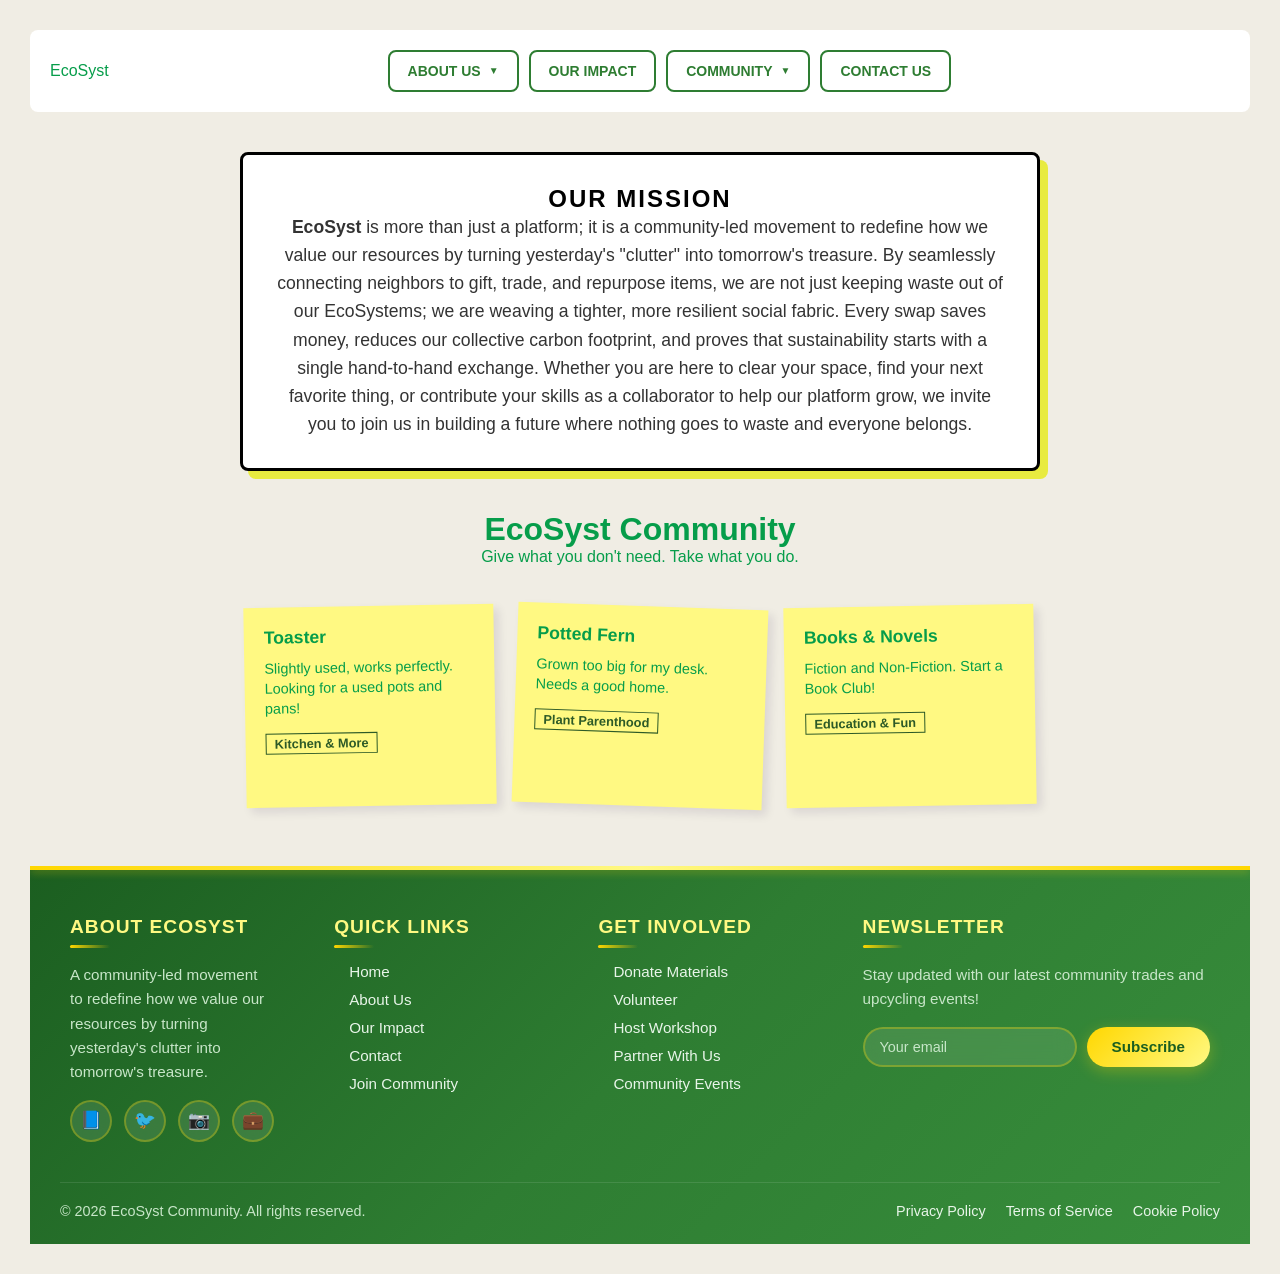
==== commit 6e6b4806: "updated our-impact.html page to link the buttons to correct forms and added styles for contact us pa" ====
--- a/index.html
+++ b/index.html
@@ -9,9 +9,8 @@
 
 <body>
     <nav class="navbar">
-        <a href="index.html" class="navbar-logo">
-            <img src="logo.png" alt="ecosyst logo">
-        </a>
+    
+        <span class="navbar-brand">EcoSyst</span>
         
         <button class="hamburger-menu" aria-label="Toggle menu">
             <span></span>
@@ -35,7 +34,7 @@
                 <button class="nav-btn">COMMUNITY <span class="arrow">▼</span></button>
                 <div class="dropdown-content">
                     <a href="#">Our Community</a>
-                    <a href="#">Join Us</a>
+                    <a href="contact.html#register">Register</a>
                 </div>
             </div>
 
@@ -153,7 +152,7 @@
         </div>
 
         <div class="footer-bottom">
-            <p>&copy; 2024 EcoSyst Community. All rights reserved.</p>
+            <p>&copy; 2026 EcoSyst Community. All rights reserved.</p>
             <div class="footer-links">
                 <a href="#">Privacy Policy</a>
                 <a href="#">Terms of Service</a>
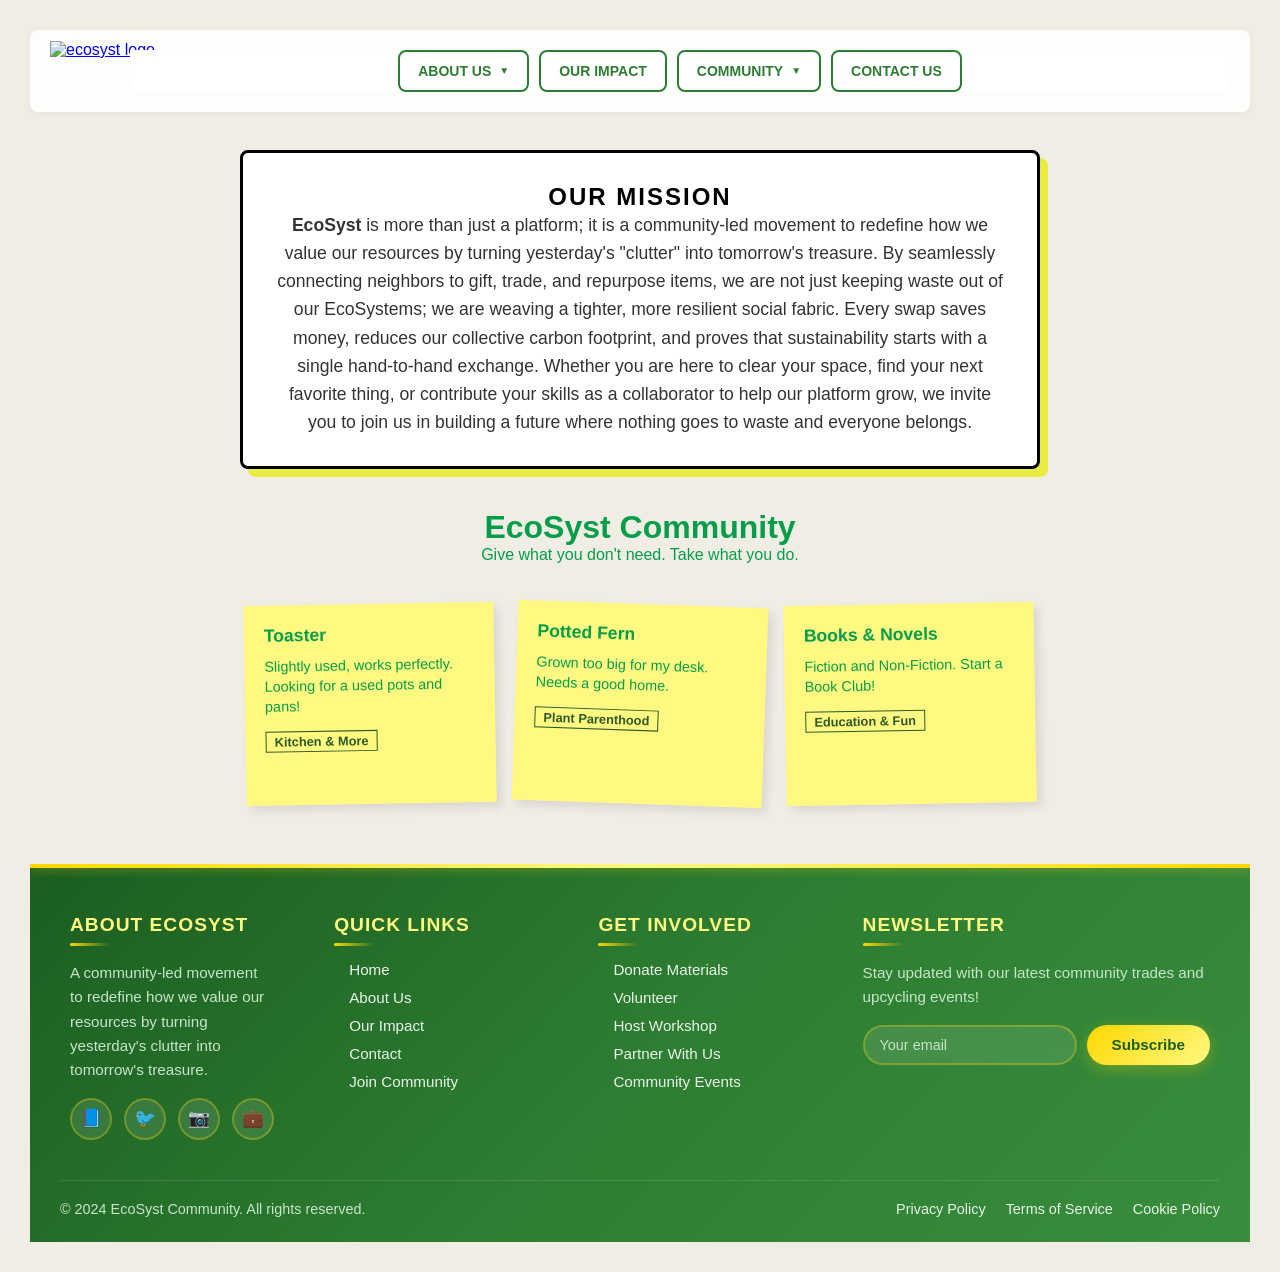
==== commit 853b66e6: "added a centered blur effect back on scrolling navbar and added transition effect on all pages for o" ====
--- a/index.html
+++ b/index.html
@@ -9,7 +9,10 @@
 
 <body>
     <nav class="navbar">
-    
+        <a href="index.html" class="navbar-logo">
+            <img src="logo.png" alt="ecosyst logo">
+        </a>
+        
         <span class="navbar-brand">EcoSyst</span>
         
         <button class="hamburger-menu" aria-label="Toggle menu">
@@ -47,6 +50,7 @@
         const hamburger = document.querySelector('.hamburger-menu');
         const navContainer = document.querySelector('.navbar-container');
         const dropdowns = document.querySelectorAll('.dropdown');
+        const navbar = document.querySelector('.navbar');
         
         hamburger.addEventListener('click', () => {
             hamburger.classList.toggle('active');
@@ -71,6 +75,20 @@
                 navContainer.classList.remove('active');
                 dropdowns.forEach(d => d.classList.remove('active'));
             }
+        });
+        
+        // Navbar scroll effect
+        let lastScroll = 0;
+        window.addEventListener('scroll', () => {
+            const currentScroll = window.pageYOffset;
+            
+            if (currentScroll > 50) {
+                navbar.classList.add('scrolled');
+            } else {
+                navbar.classList.remove('scrolled');
+            }
+            
+            lastScroll = currentScroll;
         });
     </script>
 
@@ -152,7 +170,7 @@
         </div>
 
         <div class="footer-bottom">
-            <p>&copy; 2026 EcoSyst Community. All rights reserved.</p>
+            <p>&copy; 2024 EcoSyst Community. All rights reserved.</p>
             <div class="footer-links">
                 <a href="#">Privacy Policy</a>
                 <a href="#">Terms of Service</a>
--- a/style.css
+++ b/style.css
@@ -9,11 +9,13 @@
     background-color: #f0ede4;
     color: hsl(147, 93%, 32%);
     padding: 15px;
+    padding-top: 90px;
 }
 
 @media (min-width: 768px) {
     body {
         padding: 30px;
+        padding-top: 110px;
     }
 }
 
@@ -27,15 +29,41 @@
     justify-content: space-between;
     align-items: center;
     padding: 15px;
-    background-color: #fff;
-    position: relative;
+    background-color: rgba(255, 255, 255, 0.85);
+    position: fixed;
+    top: 15px;
+    left: 15px;
+    right: 15px;
     border-radius: 8px;
+    overflow: visible;
+    z-index: 9999;
+    transition: all 0.4s cubic-bezier(0.4, 0, 0.2, 1);
+    backdrop-filter: blur(0px);
+    box-shadow: 0 2px 8px rgba(0, 0, 0, 0.05);
 }
 
 @media (min-width: 768px) {
     .navbar {
-        padding: 20px;
+        padding: 20px 20px 20px 100px;
         justify-content: center;
+        top: 30px;
+        left: 30px;
+        right: 30px;
+    }
+}
+
+/* Navbar scrolled state */
+.navbar.scrolled {
+    background-color: rgba(255, 255, 255, 0.7);
+    backdrop-filter: blur(20px);
+    -webkit-backdrop-filter: blur(20px);
+    box-shadow: 0 8px 32px rgba(0, 0, 0, 0.1);
+    border: 1px solid rgba(255, 255, 255, 0.3);
+}
+
+@media (min-width: 768px) {
+    .navbar.scrolled {
+        padding: 15px 20px 15px 100px;
     }
 }
 
@@ -80,6 +108,7 @@
     left: auto;
     top: auto;
     transform: none;
+    flex-shrink: 0;
 }
 
 @media (min-width: 768px) {
@@ -95,11 +124,33 @@
     height: 40px;
     width: auto;
     display: block;
+    max-width: 100%;
 }
 
 @media (min-width: 768px) {
     .navbar-logo img {
         height: 60px;
+    }
+}
+
+/* Navbar Brand Text */
+.navbar-brand {
+    color: #2e7d32;
+    font-size: 1.3rem;
+    font-weight: 700;
+    letter-spacing: 1px;
+    text-transform: uppercase;
+    display: none;
+}
+
+@media (min-width: 768px) {
+    .navbar-brand {
+        display: block;
+        position: absolute;
+        left: 100px;
+        top: 50%;
+        transform: translateY(-50%);
+        font-size: 1.5rem;
     }
 }
 
@@ -159,7 +210,7 @@
     text-decoration: none;
     border-radius: 8px;
     cursor: pointer;
-    transition: all 0.3s ease;
+    transition: all 0.4s cubic-bezier(0.4, 0, 0.2, 1);
     display: inline-flex;
     height: auto;
     min-height: 42px;
@@ -168,6 +219,24 @@
     line-height: 1;
     white-space: nowrap;
     width: 100%;
+    position: relative;
+    overflow: hidden;
+}
+
+.nav-btn::before {
+    content: '';
+    position: absolute;
+    top: 0;
+    left: -100%;
+    width: 100%;
+    height: 100%;
+    background: #2e7d32;
+    transition: left 0.4s cubic-bezier(0.4, 0, 0.2, 1);
+    z-index: -1;
+}
+
+.nav-btn:hover::before {
+    left: 0;
 }
 
 @media (min-width: 768px) {
@@ -178,13 +247,21 @@
 }
 
 .nav-btn:hover {
-    background-color: #2e7d32;
     color: white;
+    border-color: #2e7d32;
+    transform: translateY(-2px);
+    box-shadow: 0 4px 12px rgba(46, 125, 50, 0.3);
+}
+
+.nav-btn:active {
+    transform: translateY(0px);
 }
 
 .arrow {
     font-size: 8px;
     margin-left: 5px;
+    transition: transform 0.3s cubic-bezier(0.4, 0, 0.2, 1);
+    display: inline-block;
 }
 
 @media (min-width: 768px) {
@@ -192,6 +269,11 @@
         font-size: 10px;
         margin-left: 8px;
     }
+}
+
+.dropdown:hover .arrow,
+.dropdown.active .arrow {
+    transform: rotate(180deg);
 }
 
 .dropdown {
@@ -209,13 +291,26 @@
 .dropdown-content {
     display: none;
     position: static;
-    background-color: #f9f9f9;
+    background-color: rgba(249, 249, 249, 0.95);
+    backdrop-filter: blur(10px);
     min-width: 100%;
     box-shadow: none;
     border-radius: 8px;
     z-index: 1000;
     padding: 10px 0;
     margin-top: 10px;
+    animation: slideDown 0.4s cubic-bezier(0.4, 0, 0.2, 1);
+}
+
+@keyframes slideDown {
+    from {
+        opacity: 0;
+        transform: translateY(-15px);
+    }
+    to {
+        opacity: 1;
+        transform: translateY(0);
+    }
 }
 
 @media (min-width: 768px) {
@@ -223,10 +318,11 @@
         position: absolute;
         top: 100%;
         left: 0;
-        min-width: 160px;
+        min-width: 180px;
         box-shadow: 0px 8px 16px rgba(0, 0, 0, 0.1);
         padding-top: 5px;
         margin-top: 5px;
+        background-color: rgba(255, 255, 255, 0.95);
     }
 }
 
@@ -234,6 +330,7 @@
     .dropdown-content {
         right: auto;
         left: 0;
+        border-left: 3px solid #2e7d32;
     }
 }
 
@@ -243,6 +340,10 @@
     text-decoration: none;
     display: block;
     font-size: 13px;
+    transition: all 0.3s cubic-bezier(0.4, 0, 0.2, 1);
+    border-radius: 4px;
+    margin: 2px 8px;
+    position: relative;
 }
 
 @media (min-width: 768px) {
@@ -252,14 +353,36 @@
     }
 }
 
+.dropdown-content a::before {
+    content: '';
+    position: absolute;
+    left: 0;
+    top: 50%;
+    transform: translateY(-50%);
+    width: 0;
+    height: 2px;
+    background: #2e7d32;
+    transition: width 0.3s cubic-bezier(0.4, 0, 0.2, 1);
+}
+
 .dropdown-content a:hover {
     background-color: #e8f5e9;
-}
-
-.dropdown:hover .dropdown-content {
-    display: block;
-}
-
+    transform: translateX(5px);
+    padding-left: 20px;
+}
+
+.dropdown-content a:hover::before {
+    width: 10px;
+}
+
+/* Desktop hover behavior */
+@media (min-width: 768px) {
+    .dropdown:hover .dropdown-content {
+        display: block;
+    }
+}
+
+/* Mobile click behavior */
 @media (max-width: 767px) {
     .dropdown.active .dropdown-content {
         display: block;
@@ -271,6 +394,10 @@
     
     .dropdown.active:hover .dropdown-content {
         display: block;
+    }
+    
+    .dropdown.active .nav-btn {
+        background-color: #e8f5e9;
     }
 }
 
@@ -740,10 +867,15 @@
     border-radius: 8px;
     font-weight: bold;
     cursor: pointer;
-    transition: all 0.3s ease;
+    transition: all 0.4s cubic-bezier(0.4, 0, 0.2, 1);
     font-size: 0.9rem;
     flex: 1 1 calc(50% - 5px);
     min-width: 120px;
+    text-decoration: none;
+    display: inline-block;
+    text-align: center;
+    position: relative;
+    overflow: hidden;
 }
 
 @media (min-width: 480px) {
@@ -764,10 +896,32 @@
     color: white;
 }
 
+.green-btn::after {
+    content: '';
+    position: absolute;
+    top: 50%;
+    left: 50%;
+    width: 0;
+    height: 0;
+    background: rgba(255, 255, 255, 0.2);
+    border-radius: 50%;
+    transform: translate(-50%, -50%);
+    transition: width 0.6s, height 0.6s;
+}
+
+.green-btn:hover::after {
+    width: 300px;
+    height: 300px;
+}
+
 .green-btn:hover {
     background-color: #3e7a36;
     transform: translateY(-3px);
-    box-shadow: 0 4px 12px rgba(45, 90, 39, 0.3);
+    box-shadow: 0 6px 20px rgba(45, 90, 39, 0.4);
+}
+
+.green-btn:active {
+    transform: translateY(-1px);
 }
 
 .yellow-btn {
@@ -775,10 +929,32 @@
     color: #333;
 }
 
+.yellow-btn::after {
+    content: '';
+    position: absolute;
+    top: 50%;
+    left: 50%;
+    width: 0;
+    height: 0;
+    background: rgba(255, 255, 255, 0.3);
+    border-radius: 50%;
+    transform: translate(-50%, -50%);
+    transition: width 0.6s, height 0.6s;
+}
+
+.yellow-btn:hover::after {
+    width: 300px;
+    height: 300px;
+}
+
 .yellow-btn:hover {
     background-color: #ffea00;
     transform: translateY(-3px);
-    box-shadow: 0 4px 12px rgba(255, 215, 0, 0.4);
+    box-shadow: 0 6px 20px rgba(255, 215, 0, 0.5);
+}
+
+.yellow-btn:active {
+    transform: translateY(-1px);
 }
 
 .cta-link {
@@ -790,9 +966,29 @@
     font-weight: bold;
     cursor: pointer;
     margin-top: 20px;
-    transition: all 0.3s ease;
+    transition: all 0.4s cubic-bezier(0.4, 0, 0.2, 1);
     font-size: 0.9rem;
     display: inline-block;
+    position: relative;
+    overflow: hidden;
+}
+
+.cta-link::before {
+    content: '';
+    position: absolute;
+    top: 50%;
+    left: 50%;
+    width: 0;
+    height: 0;
+    background: rgba(255, 255, 255, 0.2);
+    border-radius: 50%;
+    transform: translate(-50%, -50%);
+    transition: width 0.6s, height 0.6s;
+}
+
+.cta-link:hover::before {
+    width: 300px;
+    height: 300px;
 }
 
 @media (min-width: 768px) {
@@ -805,6 +1001,11 @@
 .cta-link:hover {
     background-color: #3e7a36;
     transform: translateY(-3px);
+    box-shadow: 0 6px 20px rgba(45, 90, 39, 0.4);
+}
+
+.cta-link:active {
+    transform: translateY(-1px);
 }
 
 .image-gallery {
@@ -835,7 +1036,7 @@
     border-radius: 10px;
     display: block;
     border: 2px solid transparent;
-    transition: transform 0.3s ease, border-color 0.3s ease;
+    transition: all 0.4s cubic-bezier(0.4, 0, 0.2, 1);
 }
 
 @media (min-width: 768px) {
@@ -849,6 +1050,7 @@
 .image-gallery img:hover {
     transform: scale(1.05);
     border-color: #FFD700;
+    box-shadow: 0 8px 24px rgba(255, 215, 0, 0.3);
 }
 
 .contact-container {
@@ -940,8 +1142,28 @@
     font-size: 0.95rem;
     border-radius: 4px;
     cursor: pointer;
-    transition: background 0.3s;
+    transition: all 0.4s cubic-bezier(0.4, 0, 0.2, 1);
     width: 100%;
+    position: relative;
+    overflow: hidden;
+}
+
+.submit-btn::before {
+    content: '';
+    position: absolute;
+    top: 50%;
+    left: 50%;
+    width: 0;
+    height: 0;
+    border-radius: 50%;
+    background: rgba(255, 255, 255, 0.3);
+    transform: translate(-50%, -50%);
+    transition: width 0.6s, height 0.6s;
+}
+
+.submit-btn:hover::before {
+    width: 300px;
+    height: 300px;
 }
 
 @media (min-width: 480px) {
@@ -958,6 +1180,188 @@
 
 .submit-btn:hover {
     background-color: #1b5e20;
+    transform: translateY(-3px);
+    box-shadow: 0 6px 20px rgba(27, 94, 32, 0.4);
+}
+
+.submit-btn:active {
+    transform: translateY(-1px);
+}
+
+/* Contact Page Styles */
+.contact-page {
+    max-width: 1400px;
+    margin: 0 auto;
+    padding: 20px;
+}
+
+@media (min-width: 768px) {
+    .contact-page {
+        padding: 40px 30px;
+    }
+}
+
+.contact-header {
+    text-align: center;
+    margin-bottom: 40px;
+    padding: 30px 20px;
+    background: linear-gradient(135deg, rgba(46, 125, 50, 0.1), rgba(255, 217, 0, 0.1));
+    border-radius: 12px;
+}
+
+.contact-header h1 {
+    color: #2e7d32;
+    font-size: 1.8rem;
+    margin-bottom: 10px;
+}
+
+@media (min-width: 768px) {
+    .contact-header h1 {
+        font-size: 2.5rem;
+    }
+}
+
+.contact-header p {
+    color: #555;
+    font-size: 1rem;
+}
+
+@media (min-width: 768px) {
+    .contact-header p {
+        font-size: 1.1rem;
+    }
+}
+
+.forms-container {
+    display: grid;
+    grid-template-columns: 1fr;
+    gap: 25px;
+}
+
+@media (min-width: 768px) {
+    .forms-container {
+        grid-template-columns: repeat(2, 1fr);
+        gap: 30px;
+    }
+}
+
+@media (min-width: 1200px) {
+    .forms-container {
+        grid-template-columns: repeat(3, 1fr);
+    }
+}
+
+.form-card {
+    background: #ffffff;
+    border-radius: 12px;
+    box-shadow: 0 4px 12px rgba(0, 0, 0, 0.08);
+    overflow: hidden;
+    transition: all 0.3s ease;
+    border: 2px solid transparent;
+}
+
+.form-card:hover {
+    box-shadow: 0 8px 24px rgba(0, 0, 0, 0.12);
+    transform: translateY(-5px);
+    border-color: #2e7d32;
+}
+
+.form-card-header {
+    background: linear-gradient(135deg, #2e7d32, #388e3c);
+    color: white;
+    padding: 20px;
+    text-align: center;
+}
+
+.form-card-header h2 {
+    font-size: 1.3rem;
+    margin-bottom: 5px;
+    display: flex;
+    align-items: center;
+    justify-content: center;
+    gap: 10px;
+}
+
+@media (min-width: 768px) {
+    .form-card-header h2 {
+        font-size: 1.4rem;
+    }
+}
+
+.form-card-header p {
+    font-size: 0.9rem;
+    opacity: 0.9;
+    margin: 0;
+}
+
+.form-card .contact-form {
+    padding: 25px;
+}
+
+@media (min-width: 768px) {
+    .form-card .contact-form {
+        padding: 30px;
+    }
+}
+
+.form-card .form-group {
+    margin-bottom: 18px;
+}
+
+.form-card .form-group label {
+    display: block;
+    margin-bottom: 6px;
+    color: #333;
+    font-weight: 600;
+    font-size: 0.9rem;
+}
+
+.form-card .form-group input,
+.form-card .form-group select,
+.form-card .form-group textarea {
+    width: 100%;
+    padding: 10px 12px;
+    border: 2px solid #e0e0e0;
+    border-radius: 6px;
+    font-size: 0.9rem;
+    font-family: inherit;
+    transition: all 0.3s ease;
+    background-color: #fafafa;
+}
+
+.form-card .form-group input:focus,
+.form-card .form-group select:focus,
+.form-card .form-group textarea:focus {
+    outline: none;
+    border-color: #2e7d32;
+    background-color: #fff;
+    box-shadow: 0 0 0 3px rgba(46, 125, 50, 0.1);
+}
+
+.form-card .form-group textarea {
+    resize: vertical;
+    min-height: 80px;
+}
+
+.form-card .submit-btn {
+    width: 100%;
+    padding: 12px;
+    font-size: 1rem;
+    font-weight: 600;
+    border-radius: 6px;
+    margin-top: 10px;
+}
+
+/* Button variants for forms */
+.yellow-btn {
+    background-color: #FFD700;
+    color: #333;
+}
+
+.yellow-btn:hover {
+    background-color: #ffea00;
+    transform: translateY(-3px);
+    box-shadow: 0 4px 12px rgba(255, 215, 0, 0.4);
 }
 
 /* Footer Styles */
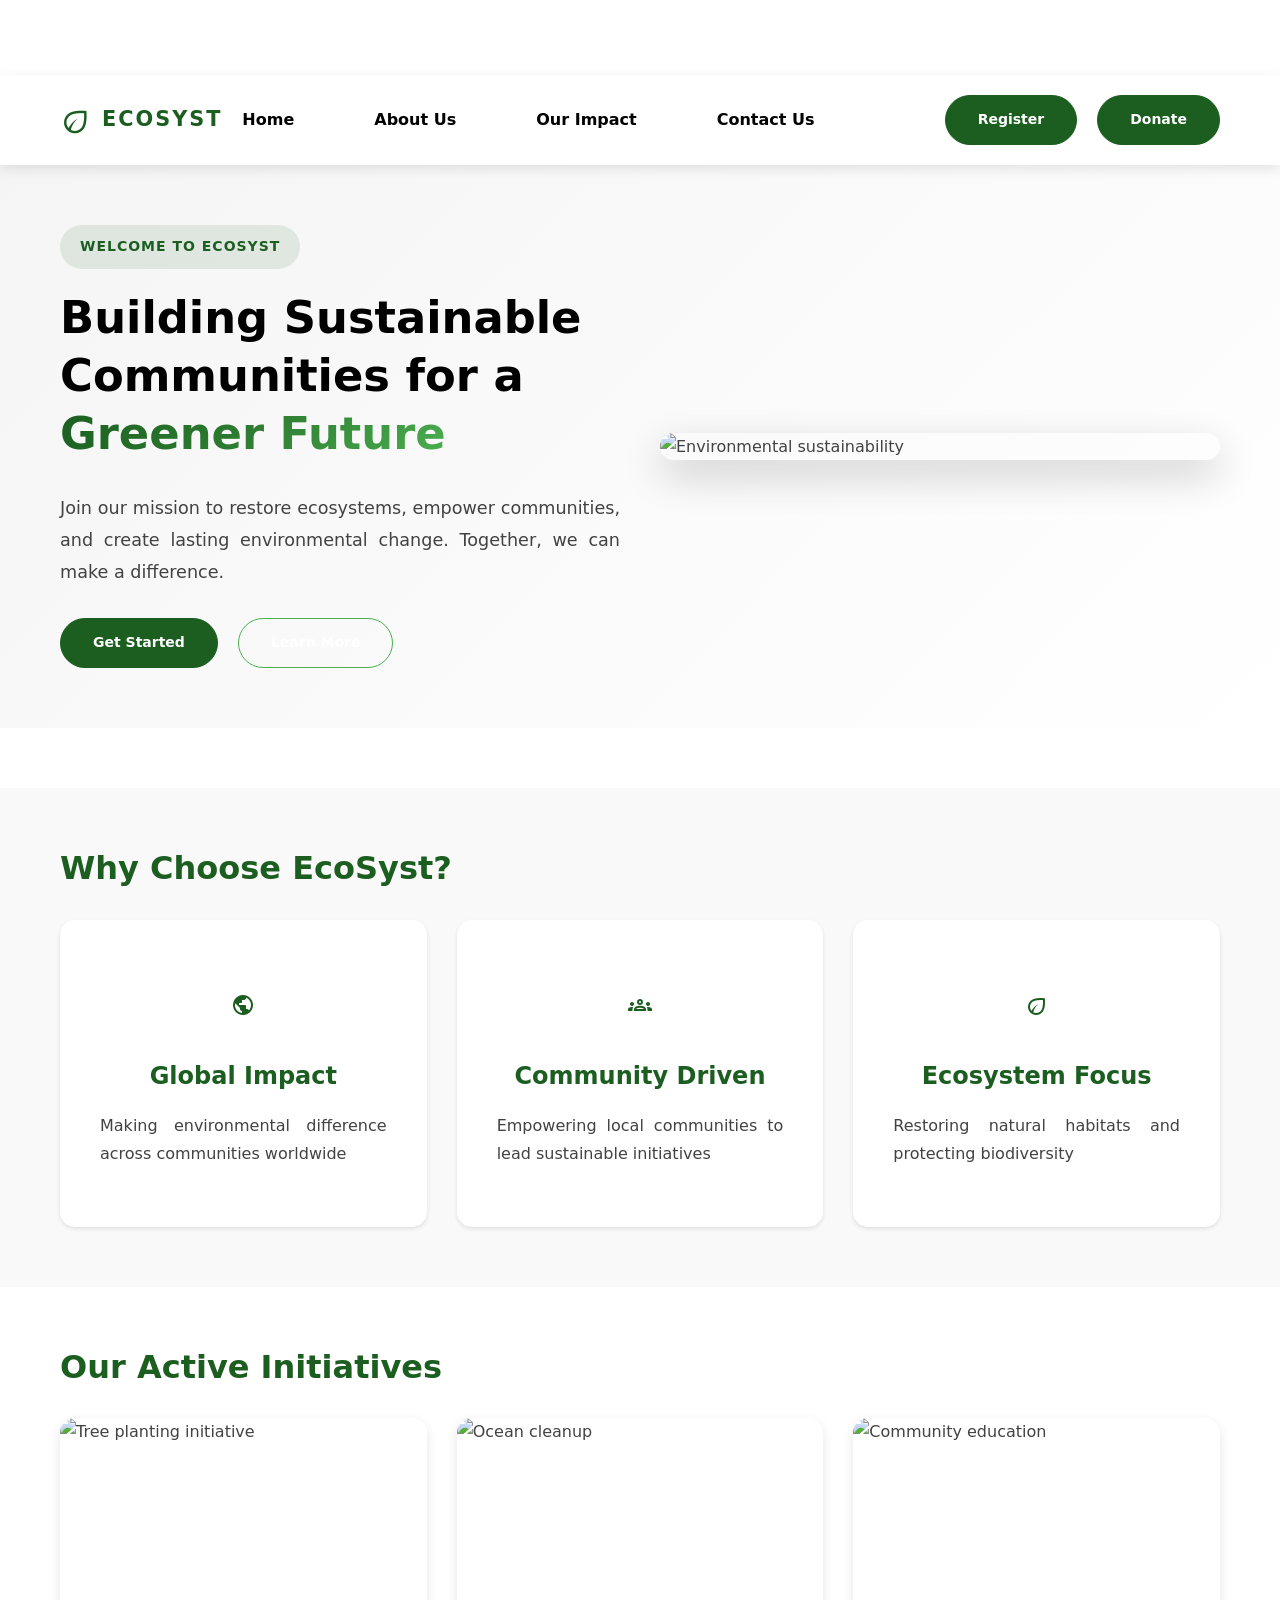
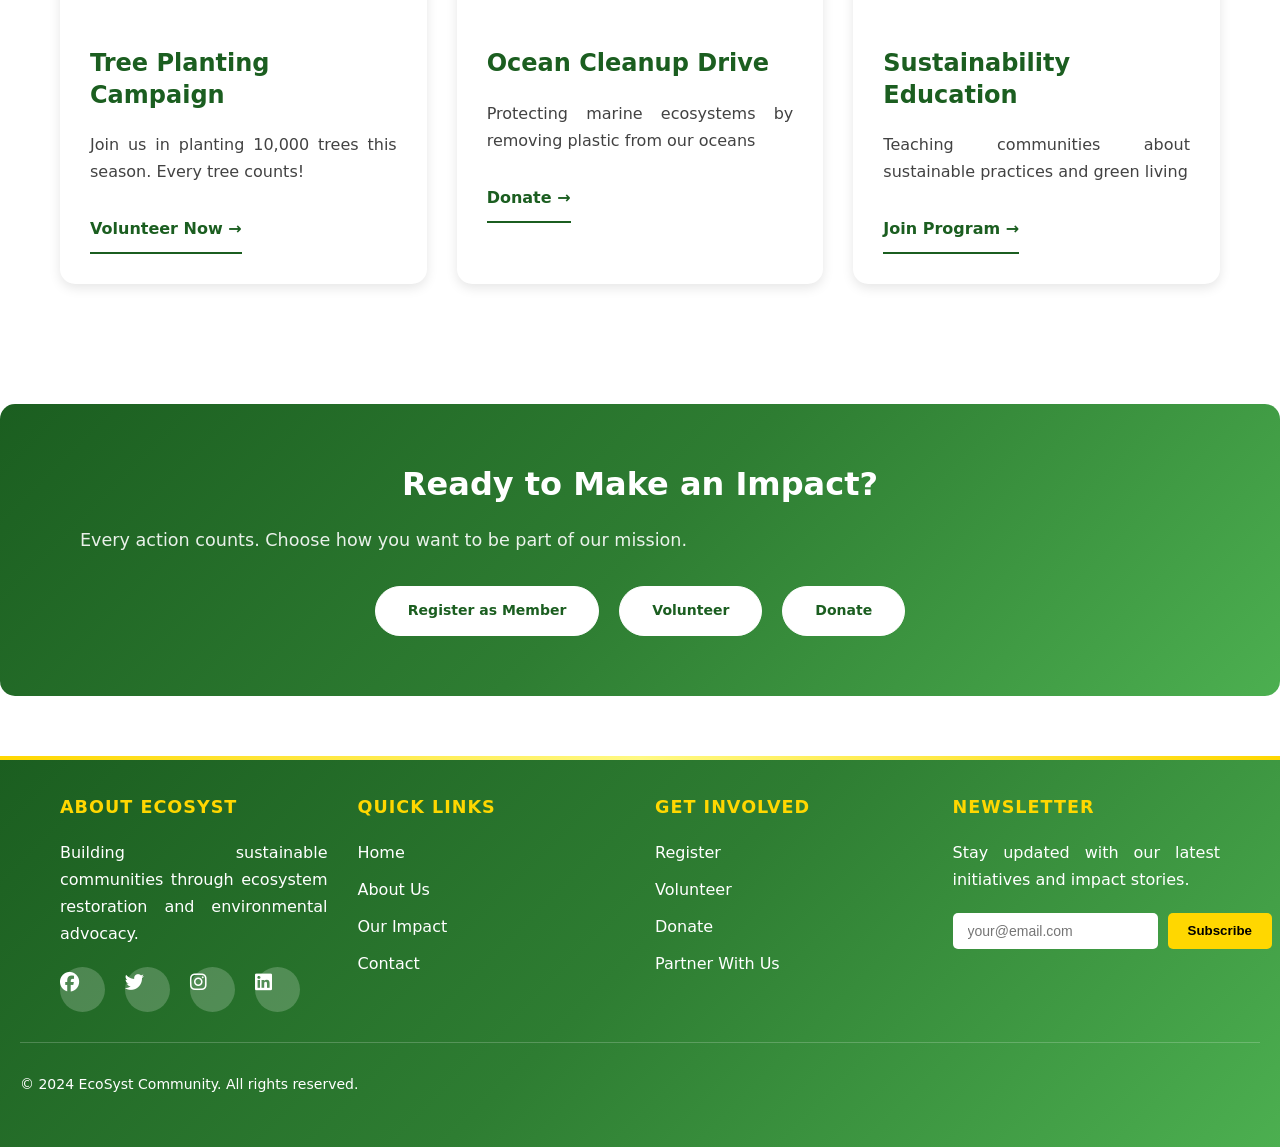
==== commit b7301819: "Add CSS variables and professional styling" ====
--- a/index.html
+++ b/index.html
@@ -1,181 +1,237 @@
 <!DOCTYPE html>
 <html lang="en">
 <head>
-    <meta charset="UTF-8">
-    <meta name="viewport" content="width=device-width, initial-scale=1.0">
-    <title>EcoSyst Community</title>
-    <link rel="stylesheet" href="style.css">
+    <meta charset="UTF-8" />
+    <meta name="viewport" content="width=device-width, initial-scale=1.0" />
+    <meta 
+        name="description" 
+        content="EcoSyst - Empowering communities through environmental sustainability initiatives and ecosystem restoration"
+    />
+    <meta 
+        name="keywords" 
+        content="sustainability, environment, community, ecosystem, green initiatives"
+    />
+    
+    <!-- Icon Libraries -->
+    <link
+        rel="stylesheet"
+        href="https://fonts.googleapis.com/css2?family=Material+Symbols+Outlined:opsz,wght,FILL,GRAD@20..48,100..700,0..1,-50..200"
+    />
+    <link
+        rel="stylesheet"
+        href="https://cdnjs.cloudflare.com/ajax/libs/font-awesome/6.5.1/css/all.min.css"
+    />
+    
+    <!-- Stylesheet -->
+    <link rel="stylesheet" href="./style.css" />
+    
+    <title>EcoSyst - Environmental Community Platform</title>
 </head>
 
 <body>
-    <nav class="navbar">
-        <a href="index.html" class="navbar-logo">
-            <img src="logo.png" alt="ecosyst logo">
-        </a>
-        
-        <span class="navbar-brand">EcoSyst</span>
-        
-        <button class="hamburger-menu" aria-label="Toggle menu">
-            <span></span>
-            <span></span>
-            <span></span>
-        </button>
-        
-        <div class="navbar-container"> 
-            <div class="dropdown">
-                <button class="nav-btn">ABOUT US <span class="arrow">▼</span></button>
-                <div class="dropdown-content">
-                    <a href="about.html#mission">Our Mission</a>
-                    <a href="about.html#offerings">What We Offer</a>
-                    <a href="contact.html">Contact</a>
-                </div>
-            </div>
-
-            <a href="our-impact.html" class="nav-btn">OUR IMPACT</a>
-
-            <div class="dropdown">
-                <button class="nav-btn">COMMUNITY <span class="arrow">▼</span></button>
-                <div class="dropdown-content">
-                    <a href="#">Our Community</a>
-                    <a href="contact.html#register">Register</a>
-                </div>
-            </div>
-
-            <a href="contact.html" class="nav-btn contact-btn">CONTACT US</a>
+    <!-- Navigation Bar -->
+    <nav>
+        <div class="container">
+            <a href="index.html" class="logo">
+                <span class="material-symbols-outlined">eco</span>
+                <span class="navbar-brand">EcoSyst</span>
+            </a>
+            
+            <!-- Hamburger Menu for Mobile -->
+            <input type="checkbox" id="menu-toggle" />
+            <div class="mobile-menu">
+                <label for="menu-toggle" class="menu">
+                    <span></span>
+                </label>
+            </div>
+            
+            <!-- Navigation Links -->
+            <ul class="navbar-container">
+                <li><a href="index.html" class="nav-btn">Home</a></li>
+                <li><a href="about.html" class="nav-btn">About Us</a></li>
+                <li><a href="our-impact.html" class="nav-btn">Our Impact</a></li>
+                <li><a href="contact.html" class="nav-btn">Contact Us</a></li>
+                <li class="nav-buttons">
+                    <a href="contact.html#register" class="primary-button">Register</a>
+                    <a href="contact.html#donate" class="primary-button">Donate</a>
+                </li>
+            </ul>
         </div>
     </nav>
-    
-    <script>
-        // Hamburger menu toggle
-        const hamburger = document.querySelector('.hamburger-menu');
-        const navContainer = document.querySelector('.navbar-container');
-        const dropdowns = document.querySelectorAll('.dropdown');
-        const navbar = document.querySelector('.navbar');
-        
-        hamburger.addEventListener('click', () => {
-            hamburger.classList.toggle('active');
-            navContainer.classList.toggle('active');
-        });
-        
-        // Mobile dropdown handling
-        dropdowns.forEach(dropdown => {
-            const btn = dropdown.querySelector('.nav-btn');
-            btn.addEventListener('click', (e) => {
-                if (window.innerWidth < 768) {
-                    e.preventDefault();
-                    dropdown.classList.toggle('active');
-                }
-            });
-        });
-        
-        // Close menu when clicking outside
-        document.addEventListener('click', (e) => {
-            if (!e.target.closest('.navbar')) {
-                hamburger.classList.remove('active');
-                navContainer.classList.remove('active');
-                dropdowns.forEach(d => d.classList.remove('active'));
-            }
-        });
-        
-        // Navbar scroll effect
-        let lastScroll = 0;
-        window.addEventListener('scroll', () => {
-            const currentScroll = window.pageYOffset;
-            
-            if (currentScroll > 50) {
-                navbar.classList.add('scrolled');
-            } else {
-                navbar.classList.remove('scrolled');
-            }
-            
-            lastScroll = currentScroll;
-        });
-    </script>
-
-    <section class="project-summary">
-        <h2>Our Mission</h2>
-        <p>
-            <strong>EcoSyst</strong> is more than just a platform; it is a community-led movement to redefine how we value our resources by turning yesterday's "clutter" into tomorrow's treasure. By seamlessly connecting neighbors to gift, trade, and repurpose items, we are not just keeping waste out of our EcoSystems; we are weaving a tighter, more resilient social fabric. Every swap saves money, reduces our collective carbon footprint, and proves that sustainability starts with a single hand-to-hand exchange. Whether you are here to clear your space, find your next favorite thing, or contribute your skills as a collaborator to help our platform grow, we invite you to join us in building a future where nothing goes to waste and everyone belongs.
-        </p>
-    </section>
-
-    <header>
-        <h1>EcoSyst Community</h1>
-        <p>Give what you don't need. Take what you do.</p>
-    </header>
-
-    <main class="board">
-        <div class="note">
-            <h3>Toaster</h3>
-            <p>Slightly used, works perfectly. Looking for a used pots and pans!</p>
-            <span class="tag">Kitchen & More</span>
-        </div>
-
-        <div class="note">
-            <h3>Potted Fern</h3>
-            <p>Grown too big for my desk. Needs a good home.</p>
-            <span class="tag">Plant Parenthood</span>
-        </div>
-
-        <div class="note">
-            <h3>Books & Novels</h3>
-            <p>Fiction and Non-Fiction. Start a Book Club!</p>
-            <span class="tag">Education & Fun</span>
-        </div>
-    </main>
-
+
+    <!-- Hero Section -->
+    <section class="hero">
+        <div class="container">
+            <div class="hero-content">
+                <div class="hero-badge">Welcome to EcoSyst</div>
+                <h1 class="hero-title">
+                    Building Sustainable Communities for a 
+                    <span class="hero-gradient-text">Greener Future</span>
+                </h1>
+                <p class="hero-description">
+                    Join our mission to restore ecosystems, empower communities, and create lasting environmental change. Together, we can make a difference.
+                </p>
+                <div class="hero-buttons">
+                    <a href="contact.html#register" class="primary-button">Get Started</a>
+                    <a href="our-impact.html" class="outline-button">Learn More</a>
+                </div>
+            </div>
+            <div class="hero-image">
+                <img src="./images/hero.jpg" alt="Environmental sustainability" />
+            </div>
+        </div>
+    </section>
+
+    <!-- Features Section -->
+    <section class="features">
+        <div class="container">
+            <h2>Why Choose EcoSyst?</h2>
+            <div class="features-grid">
+                <div class="feature-card">
+                    <div class="feature-icon">
+                        <span class="material-symbols-outlined">public</span>
+                    </div>
+                    <h3>Global Impact</h3>
+                    <p>Making environmental difference across communities worldwide</p>
+                </div>
+
+                <div class="feature-card">
+                    <div class="feature-icon">
+                        <span class="material-symbols-outlined">groups</span>
+                    </div>
+                    <h3>Community Driven</h3>
+                    <p>Empowering local communities to lead sustainable initiatives</p>
+                </div>
+
+                <div class="feature-card">
+                    <div class="feature-icon">
+                        <span class="material-symbols-outlined">eco</span>
+                    </div>
+                    <h3>Ecosystem Focus</h3>
+                    <p>Restoring natural habitats and protecting biodiversity</p>
+                </div>
+            </div>
+        </div>
+    </section>
+
+    <!-- Upcoming Events/Initiatives -->
+    <section class="initiatives">
+        <div class="container">
+            <h2>Our Active Initiatives</h2>
+            <div class="initiatives-grid">
+                <div class="initiative-card">
+                    <div class="initiative-image">
+                        <img src="./images/initiative-1.jpg" alt="Tree planting initiative" />
+                    </div>
+                    <div class="initiative-content">
+                        <h3>Tree Planting Campaign</h3>
+                        <p>Join us in planting 10,000 trees this season. Every tree counts!</p>
+                        <a href="contact.html#volunteer" class="cta-link">Volunteer Now →</a>
+                    </div>
+                </div>
+
+                <div class="initiative-card">
+                    <div class="initiative-image">
+                        <img src="./images/initiative-2.jpg" alt="Ocean cleanup" />
+                    </div>
+                    <div class="initiative-content">
+                        <h3>Ocean Cleanup Drive</h3>
+                        <p>Protecting marine ecosystems by removing plastic from our oceans</p>
+                        <a href="contact.html#donate" class="cta-link">Donate →</a>
+                    </div>
+                </div>
+
+                <div class="initiative-card">
+                    <div class="initiative-image">
+                        <img src="./images/initiative-3.jpg" alt="Community education" />
+                    </div>
+                    <div class="initiative-content">
+                        <h3>Sustainability Education</h3>
+                        <p>Teaching communities about sustainable practices and green living</p>
+                        <a href="contact.html#register" class="cta-link">Join Program →</a>
+                    </div>
+                </div>
+            </div>
+        </div>
+    </section>
+
+    <!-- Call to Action Section -->
+    <section class="cta-section">
+        <div class="container">
+            <h2>Ready to Make an Impact?</h2>
+            <p>Every action counts. Choose how you want to be part of our mission.</p>
+            <div class="cta-buttons">
+                <a href="contact.html#register" class="primary-button">Register as Member</a>
+                <a href="contact.html#volunteer" class="primary-button">Volunteer</a>
+                <a href="contact.html#donate" class="primary-button">Donate</a>
+            </div>
+        </div>
+    </section>
+
+    <!-- Footer -->
     <footer class="footer">
         <div class="footer-container">
-            <div class="footer-section">
-                <h3>About EcoSyst</h3>
-                <p>A community-led movement to redefine how we value our resources by turning yesterday's clutter into tomorrow's treasure.</p>
-                <div class="social-links">
-                    <a href="#" class="social-icon" aria-label="Facebook">📘</a>
-                    <a href="#" class="social-icon" aria-label="Twitter">🐦</a>
-                    <a href="#" class="social-icon" aria-label="Instagram">📷</a>
-                    <a href="#" class="social-icon" aria-label="LinkedIn">💼</a>
-                </div>
-            </div>
-
-            <div class="footer-section">
-                <h3>Quick Links</h3>
+            <!-- About Section -->
+            <div class="footer-section">
+                <h4>About EcoSyst</h4>
+                <p>Building sustainable communities through ecosystem restoration and environmental advocacy.</p>
+                <div class="social-icons">
+                    <a href="#" class="social-icon" title="Facebook">
+                        <i class="fab fa-facebook"></i>
+                    </a>
+                    <a href="#" class="social-icon" title="Twitter">
+                        <i class="fab fa-twitter"></i>
+                    </a>
+                    <a href="#" class="social-icon" title="Instagram">
+                        <i class="fab fa-instagram"></i>
+                    </a>
+                    <a href="#" class="social-icon" title="LinkedIn">
+                        <i class="fab fa-linkedin"></i>
+                    </a>
+                </div>
+            </div>
+
+            <!-- Quick Links -->
+            <div class="footer-section">
+                <h4>Quick Links</h4>
                 <ul>
                     <li><a href="index.html">Home</a></li>
                     <li><a href="about.html">About Us</a></li>
                     <li><a href="our-impact.html">Our Impact</a></li>
                     <li><a href="contact.html">Contact</a></li>
-                    <li><a href="#">Join Community</a></li>
                 </ul>
             </div>
 
-            <div class="footer-section">
-                <h3>Get Involved</h3>
+            <!-- Get Involved -->
+            <div class="footer-section">
+                <h4>Get Involved</h4>
                 <ul>
-                    <li><a href="#">Donate Materials</a></li>
-                    <li><a href="#">Volunteer</a></li>
-                    <li><a href="#">Host Workshop</a></li>
-                    <li><a href="#">Partner With Us</a></li>
-                    <li><a href="#">Community Events</a></li>
+                    <li><a href="contact.html#register">Register</a></li>
+                    <li><a href="contact.html#volunteer">Volunteer</a></li>
+                    <li><a href="contact.html#donate">Donate</a></li>
+                    <li><a href="contact.html">Partner With Us</a></li>
                 </ul>
             </div>
 
-            <div class="footer-section">
-                <h3>Newsletter</h3>
-                <p>Stay updated with our latest community trades and upcycling events!</p>
+            <!-- Newsletter -->
+            <div class="footer-section">
+                <h4>Newsletter</h4>
+                <p>Stay updated with our latest initiatives and impact stories.</p>
                 <form class="newsletter-form">
-                    <input type="email" class="newsletter-input" placeholder="Your email" required>
+                    <input 
+                        type="email" 
+                        placeholder="your@email.com" 
+                        required 
+                        class="newsletter-input"
+                    />
                     <button type="submit" class="newsletter-btn">Subscribe</button>
                 </form>
             </div>
         </div>
 
+        <!-- Footer Bottom -->
         <div class="footer-bottom">
             <p>&copy; 2024 EcoSyst Community. All rights reserved.</p>
-            <div class="footer-links">
-                <a href="#">Privacy Policy</a>
-                <a href="#">Terms of Service</a>
-                <a href="#">Cookie Policy</a>
-            </div>
         </div>
     </footer>
 </body>
--- a/style.css
+++ b/style.css
@@ -1,1665 +1,788 @@
+:root {
+  /* Base Colors */
+  --base-color: #000000;
+  --base-color-light: #424242;
+  
+  /* EcoSyst Brand Colors */
+  --primary-color: #1b5e20;        /* Dark Green */
+  --primary-light: #2e7d32;        /* Medium Green */
+  --secondary-color: #4caf50;      /* Light Green */
+  --accent-color: #FFD700;         /* Gold */
+  
+  /* Functional Colors */
+  --success-color: #2ecc71;
+  --warning-color: #f39c12;
+  --error-color: #e74c3c;
+  --info-color: #3498db;
+  
+  /* Gradients */
+  --gradient-primary: linear-gradient(135deg, #1b5e20, #2e7d32, #4caf50);
+  --gradient-accent: linear-gradient(90deg, #FFD700, #fff982, #FFD700);
+  
+  /* Typography */
+  --font-stack: "Segoe UI", system-ui, -apple-system, sans-serif;
+  --font-size-body: 16px;
+  --font-size-sm: 14px;
+  --font-size-lg: 18px;
+  --line-height: 1.7;
+  
+  /* Spacing System */
+  --spacing-xs: 5px;
+  --spacing-sm: 10px;
+  --spacing-md: 20px;
+  --spacing-lg: 30px;
+  --spacing-xl: 40px;
+  --spacing-xxl: 60px;
+  
+  /* Transitions */
+  --transition: all 0.3s ease;
+  --transition-fast: all 0.15s ease;
+  --transition-slow: all 0.5s ease;
+  
+  /* Shadows */
+  --shadow-sm: 0 2px 4px rgba(0, 0, 0, 0.1);
+  --shadow-md: 0 4px 12px rgba(0, 0, 0, 0.1);
+  --shadow-lg: 0 8px 25px rgba(0, 0, 0, 0.15);
+  --shadow-xl: 0 15px 40px rgba(0, 0, 0, 0.2);
+}
+
+/* Reset Default Styles */
 * {
-    margin: 0;
-    padding: 0;
-    box-sizing: border-box;
+  margin: 0;
+  padding: 0;
+  box-sizing: border-box;
+}
+
+html {
+  scroll-behavior: smooth;
 }
 
 body {
-    font-family: 'Segoe UI', Tahoma, Geneva, Verdana, sans-serif;
-    background-color: #f0ede4;
-    color: hsl(147, 93%, 32%);
-    padding: 15px;
-    padding-top: 90px;
-}
-
-@media (min-width: 768px) {
-    body {
-        padding: 30px;
-        padding-top: 110px;
-    }
-}
-
-header {
-    text-align: center;
-    margin-bottom: 40px;
-}
-
-.navbar {
-    display: flex;
-    justify-content: space-between;
-    align-items: center;
-    padding: 15px;
-    background-color: rgba(255, 255, 255, 0.85);
-    position: fixed;
-    top: 15px;
-    left: 15px;
-    right: 15px;
-    border-radius: 8px;
-    overflow: visible;
-    z-index: 9999;
-    transition: all 0.4s cubic-bezier(0.4, 0, 0.2, 1);
-    backdrop-filter: blur(0px);
-    box-shadow: 0 2px 8px rgba(0, 0, 0, 0.05);
-}
-
-@media (min-width: 768px) {
-    .navbar {
-        padding: 20px 20px 20px 100px;
-        justify-content: center;
-        top: 30px;
-        left: 30px;
-        right: 30px;
-    }
-}
-
-/* Navbar scrolled state */
-.navbar.scrolled {
-    background-color: rgba(255, 255, 255, 0.7);
-    backdrop-filter: blur(20px);
-    -webkit-backdrop-filter: blur(20px);
-    box-shadow: 0 8px 32px rgba(0, 0, 0, 0.1);
-    border: 1px solid rgba(255, 255, 255, 0.3);
-}
-
-@media (min-width: 768px) {
-    .navbar.scrolled {
-        padding: 15px 20px 15px 100px;
-    }
+  font-family: var(--font-stack);
+  font-size: var(--font-size-body);
+  color: var(--base-color-light);
+  line-height: var(--line-height);
+  background-color: #ffffff;
+  padding-top: 75px;
+}
+
+a {
+  text-decoration: none;
+  color: inherit;
+  transition: var(--transition);
+}
+
+/* =============================================
+   Typography
+   ============================================= */
+h1, h2, h3, h4, h5, h6 {
+  font-weight: 700;
+  line-height: 1.3;
+  margin-bottom: var(--spacing-md);
+}
+
+h1 {
+  font-size: 2.5rem;
+  color: var(--primary-color);
+}
+
+h2 {
+  font-size: 2rem;
+  color: var(--primary-color);
+  margin-bottom: var(--spacing-lg);
+}
+
+h3 {
+  font-size: 1.5rem;
+  color: var(--primary-light);
+}
+
+h4 {
+  font-size: 1.25rem;
+  color: var(--primary-color);
+}
+
+p {
+  margin-bottom: var(--spacing-md);
+  text-align: justify;
+}
+
+.container {
+  max-width: 1200px;
+  margin: 0 auto;
+  width: 100%;
+  padding: 0 var(--spacing-md);
+}
+
+/* =============================================
+   Navigation Bar
+   ============================================= */
+nav {
+  position: sticky;
+  top: 0;
+  background: white;
+  box-shadow: var(--shadow-md);
+  z-index: 1000;
+  transition: var(--transition);
+  padding: var(--spacing-md) 0;
+}
+
+nav .container {
+  display: flex;
+  justify-content: space-between;
+  align-items: center;
+}
+
+.logo {
+  display: flex;
+  align-items: center;
+  gap: var(--spacing-sm);
+  font-weight: 700;
+  color: var(--primary-color);
+  transition: var(--transition);
+}
+
+.logo:hover {
+  transform: scale(1.05);
+}
+
+.logo .material-symbols-outlined {
+  font-size: 2rem;
+}
+
+.navbar-brand {
+  font-size: 1.3rem;
+  font-weight: 700;
+  text-transform: uppercase;
+  letter-spacing: 2px;
+  color: var(--primary-color);
 }
 
 .navbar-container {
-    width: 100%;
+  display: flex;
+  list-style: none;
+  gap: var(--spacing-xl);
+  align-items: center;
+  flex: 1;
+  justify-content: center;
+}
+
+.nav-btn {
+  font-weight: 600;
+  color: var(--base-color);
+  padding: var(--spacing-sm) var(--spacing-md);
+  border-radius: 5px;
+  transition: var(--transition);
+  position: relative;
+}
+
+.nav-btn:hover {
+  color: var(--primary-color);
+  background: rgba(27, 94, 32, 0.1);
+}
+
+.nav-btn::after {
+  content: '';
+  position: absolute;
+  bottom: 0;
+  left: 0;
+  width: 0;
+  height: 2px;
+  background: var(--primary-color);
+  transition: var(--transition);
+}
+
+.nav-btn:hover::after {
+  width: 100%;
+}
+
+.nav-buttons {
+  display: flex;
+  gap: var(--spacing-md);
+  margin-left: auto;
+}
+
+/* Hamburger Menu */
+#menu-toggle {
+  display: none;
+}
+
+.mobile-menu {
+  display: none;
+}
+
+@media (max-width: 768px) {
+  .navbar-container {
     display: none;
-    flex-direction: column;
     position: absolute;
     top: 100%;
     left: 0;
     right: 0;
-    background-color: #fff;
-    border-radius: 0 0 8px 8px;
-    box-shadow: 0 4px 6px rgba(0, 0, 0, 0.1);
-    padding: 20px;
-    gap: 15px;
-    z-index: 1000;
-    margin-top: 10px;
-}
-
-.navbar-container.active {
+    background: white;
+    flex-direction: column;
+    gap: 0;
+    justify-content: flex-start;
+    box-shadow: var(--shadow-lg);
+  }
+
+  .navbar-container.active {
     display: flex;
-}
-
-@media (min-width: 768px) {
-    .navbar-container {
-        display: flex !important;
-        flex-direction: row;
-        position: static;
-        box-shadow: none;
-        padding: 0;
-        gap: 10px;
-        margin-top: 0;
-        justify-content: center;
-        align-items: center;
-        flex-wrap: nowrap;
-    }
-}
-
-.navbar-logo {
-    position: static;
-    left: auto;
-    top: auto;
-    transform: none;
-    flex-shrink: 0;
-}
-
-@media (min-width: 768px) {
-    .navbar-logo {
-        position: absolute;
-        left: 20px;
-        top: 50%;
-        transform: translateY(-50%);
-    }
-}
-
-.navbar-logo img {
-    height: 40px;
-    width: auto;
+  }
+
+  .navbar-container li {
+    width: 100%;
+    border-bottom: 1px solid #eee;
+  }
+
+  .nav-btn {
+    width: 100%;
+    padding: var(--spacing-md);
+    border-radius: 0;
+  }
+
+  .nav-buttons {
+    flex-direction: column;
+    margin: 0;
+    width: 100%;
+    gap: 0;
+  }
+
+  .nav-buttons a {
+    width: 100%;
+    text-align: center;
+    padding: var(--spacing-md);
+  }
+
+  .mobile-menu {
     display: block;
-    max-width: 100%;
-}
-
-@media (min-width: 768px) {
-    .navbar-logo img {
-        height: 60px;
-    }
-}
-
-/* Navbar Brand Text */
-.navbar-brand {
-    color: #2e7d32;
-    font-size: 1.3rem;
-    font-weight: 700;
-    letter-spacing: 1px;
-    text-transform: uppercase;
-    display: none;
-}
-
-@media (min-width: 768px) {
-    .navbar-brand {
-        display: block;
-        position: absolute;
-        left: 100px;
-        top: 50%;
-        transform: translateY(-50%);
-        font-size: 1.5rem;
-    }
-}
-
-/* Hamburger Menu Button */
-.hamburger-menu {
+  }
+
+  .menu {
+    cursor: pointer;
     display: flex;
     flex-direction: column;
-    justify-content: space-around;
-    width: 30px;
-    height: 25px;
-    background: transparent;
-    border: none;
-    cursor: pointer;
-    padding: 0;
-    z-index: 1001;
-}
-
-.hamburger-menu:focus {
-    outline: 2px solid #2e7d32;
-    outline-offset: 4px;
-}
-
-.hamburger-menu span {
-    width: 30px;
+    gap: 5px;
+  }
+
+  .menu span {
+    width: 25px;
     height: 3px;
-    background-color: #2e7d32;
+    background: var(--primary-color);
+    transition: var(--transition);
     border-radius: 2px;
-    transition: all 0.3s ease;
-    transform-origin: center;
-}
-
-.hamburger-menu.active span:nth-child(1) {
-    transform: translateY(11px) rotate(45deg);
-}
-
-.hamburger-menu.active span:nth-child(2) {
+  }
+
+  .hamburger-menu.active .menu span:nth-child(1) {
+    transform: rotate(45deg) translate(8px, 8px);
+  }
+
+  .hamburger-menu.active .menu span:nth-child(2) {
     opacity: 0;
-}
-
-.hamburger-menu.active span:nth-child(3) {
-    transform: translateY(-11px) rotate(-45deg);
-}
-
-@media (min-width: 768px) {
-    .hamburger-menu {
-        display: none;
-    }
-}
-
-.nav-btn {
-    background: none;
-    border: 2px solid #2e7d32;
-    color: #2e7d32;
-    padding: 12px 16px;
-    font-size: 14px;
-    font-weight: bold;
-    text-decoration: none;
-    border-radius: 8px;
-    cursor: pointer;
-    transition: all 0.4s cubic-bezier(0.4, 0, 0.2, 1);
-    display: inline-flex;
-    height: auto;
-    min-height: 42px;
-    align-items: center;
-    justify-content: center;
-    line-height: 1;
-    white-space: nowrap;
+  }
+
+  .hamburger-menu.active .menu span:nth-child(3) {
+    transform: rotate(-45deg) translate(7px, -7px);
+  }
+}
+
+/* =============================================
+   Buttons and Links
+   ============================================= */
+.primary-button {
+  background-color: var(--primary-color);
+  color: #fff;
+  padding: 12px 32px;
+  font-weight: 600;
+  border-radius: 30px;
+  border: 1.5px solid var(--primary-color);
+  font-size: var(--font-size-sm);
+  cursor: pointer;
+  display: inline-block;
+  transition: var(--transition);
+  text-align: center;
+}
+
+.primary-button:hover {
+  background-color: var(--secondary-color);
+  border-color: var(--secondary-color);
+  box-shadow: var(--shadow-lg);
+  transform: translateY(-4px);
+}
+
+.primary-button:active {
+  transform: translateY(-1px);
+}
+
+.outline-button {
+  border: 1.5px solid var(--secondary-color);
+  color: white;
+  padding: 12px 32px;
+  font-weight: 600;
+  border-radius: 30px;
+  font-size: var(--font-size-sm);
+  cursor: pointer;
+  background: transparent;
+  display: inline-block;
+  transition: var(--transition);
+  text-align: center;
+}
+
+.outline-button:hover {
+  background: var(--gradient-primary);
+  transform: translateY(-4px);
+  box-shadow: var(--shadow-lg);
+  border-color: transparent;
+}
+
+.cta-link {
+  color: var(--primary-color);
+  font-weight: 600;
+  display: inline-block;
+  padding: var(--spacing-sm) 0;
+  border-bottom: 2px solid var(--primary-color);
+  transition: var(--transition);
+}
+
+.cta-link:hover {
+  color: var(--secondary-color);
+  border-color: var(--secondary-color);
+  transform: translateX(5px);
+}
+
+/* =============================================
+   Hero Section
+   ============================================= */
+.hero {
+  background: linear-gradient(135deg, #f5f5f5, #ffffff);
+  padding: var(--spacing-xxl) 0;
+  margin-bottom: var(--spacing-xxl);
+}
+
+.hero .container {
+  display: grid;
+  grid-template-columns: 1fr 1fr;
+  gap: var(--spacing-xl);
+  align-items: center;
+}
+
+.hero-badge {
+  display: inline-block;
+  background: rgba(27, 94, 32, 0.1);
+  color: var(--primary-color);
+  padding: var(--spacing-sm) var(--spacing-md);
+  border-radius: 25px;
+  font-size: var(--font-size-sm);
+  font-weight: 600;
+  margin-bottom: var(--spacing-md);
+  text-transform: uppercase;
+  letter-spacing: 1px;
+}
+
+.hero-title {
+  font-size: 2.8rem;
+  line-height: 1.3;
+  margin-bottom: var(--spacing-lg);
+  color: var(--base-color);
+}
+
+.hero-gradient-text {
+  background: var(--gradient-primary);
+  -webkit-background-clip: text;
+  -webkit-text-fill-color: transparent;
+  background-clip: text;
+  font-weight: 700;
+}
+
+.hero-description {
+  font-size: 1.1rem;
+  color: var(--base-color-light);
+  margin-bottom: var(--spacing-lg);
+  line-height: 1.8;
+}
+
+.hero-buttons {
+  display: flex;
+  gap: var(--spacing-md);
+  flex-wrap: wrap;
+}
+
+.hero-image {
+  display: flex;
+  justify-content: center;
+}
+
+.hero-image img {
+  width: 100%;
+  height: auto;
+  border-radius: 15px;
+  box-shadow: var(--shadow-xl);
+  object-fit: cover;
+}
+
+/* =============================================
+   Features Section
+   ============================================= */
+.features {
+  padding: var(--spacing-xxl) 0;
+  background: #f9f9f9;
+}
+
+.features-grid {
+  display: grid;
+  grid-template-columns: repeat(auto-fit, minmax(280px, 1fr));
+  gap: var(--spacing-lg);
+  margin-top: var(--spacing-lg);
+}
+
+.feature-card {
+  background: white;
+  padding: var(--spacing-xl);
+  border-radius: 15px;
+  text-align: center;
+  transition: var(--transition);
+  box-shadow: var(--shadow-sm);
+}
+
+.feature-card:hover {
+  transform: translateY(-10px);
+  box-shadow: var(--shadow-lg);
+}
+
+.feature-icon {
+  font-size: 3rem;
+  color: var(--primary-color);
+  margin-bottom: var(--spacing-md);
+}
+
+.feature-card h3 {
+  margin-bottom: var(--spacing-md);
+  color: var(--primary-color);
+}
+
+/* =============================================
+   Initiatives
+   ============================================= */
+.initiatives {
+  padding: var(--spacing-xxl) 0;
+}
+
+.initiatives-grid {
+  display: grid;
+  grid-template-columns: repeat(auto-fit, minmax(300px, 1fr));
+  gap: var(--spacing-lg);
+  margin-top: var(--spacing-lg);
+}
+
+.initiative-card {
+  background: white;
+  border-radius: 15px;
+  overflow: hidden;
+  box-shadow: var(--shadow-md);
+  transition: var(--transition);
+}
+
+.initiative-card:hover {
+  transform: translateY(-8px);
+  box-shadow: var(--shadow-xl);
+}
+
+.initiative-image {
+  height: 200px;
+  overflow: hidden;
+}
+
+.initiative-image img {
+  width: 100%;
+  height: 100%;
+  object-fit: cover;
+  transition: var(--transition);
+}
+
+.initiative-card:hover .initiative-image img {
+  transform: scale(1.05);
+}
+
+.initiative-content {
+  padding: var(--spacing-lg);
+}
+
+.initiative-content h3 {
+  color: var(--primary-color);
+  margin-bottom: var(--spacing-md);
+}
+
+/* =============================================
+   CTA
+   ============================================= */
+.cta-section {
+  background: var(--gradient-primary);
+  color: white;
+  padding: var(--spacing-xxl);
+  text-align: center;
+  margin: var(--spacing-xxl) 0;
+  border-radius: 15px;
+}
+
+.cta-section h2 {
+  color: white;
+  margin-bottom: var(--spacing-md);
+}
+
+.cta-section p {
+  font-size: 1.1rem;
+  margin-bottom: var(--spacing-lg);
+  color: rgba(255, 255, 255, 0.9);
+}
+
+.cta-buttons {
+  display: flex;
+  gap: var(--spacing-md);
+  justify-content: center;
+  flex-wrap: wrap;
+}
+
+.cta-buttons .primary-button {
+  background-color: white;
+  color: var(--primary-color);
+  border-color: white;
+}
+
+.cta-buttons .primary-button:hover {
+  background-color: var(--accent-color);
+  border-color: var(--accent-color);
+  color: var(--base-color);
+}
+
+/* =============================================
+   Footer
+   ============================================= */
+.footer {
+  background: var(--gradient-primary);
+  color: white;
+  margin-top: var(--spacing-xxl);
+  padding-bottom: var(--spacing-lg);
+  position: relative;
+}
+
+.footer::before {
+  content: '';
+  position: absolute;
+  top: 0;
+  left: 0;
+  right: 0;
+  height: 4px;
+  background: var(--gradient-accent);
+}
+
+.footer-container {
+  display: grid;
+  grid-template-columns: repeat(auto-fit, minmax(250px, 1fr));
+  gap: var(--spacing-lg);
+  max-width: 1200px;
+  margin: 0 auto;
+  padding: var(--spacing-xl) var(--spacing-md) var(--spacing-lg);
+}
+
+.footer-section h4 {
+  margin-bottom: var(--spacing-md);
+  font-size: 1.1rem;
+  text-transform: uppercase;
+  letter-spacing: 1px;
+  color: var(--accent-color);
+}
+
+.footer-section ul {
+  list-style: none;
+}
+
+.footer-section li {
+  margin-bottom: var(--spacing-sm);
+}
+
+.footer-section a {
+  color: white;
+  transition: var(--transition);
+  display: inline-block;
+}
+
+.footer-section a:hover {
+  color: var(--accent-color);
+  transform: translateX(5px);
+}
+
+.social-icons {
+  display: flex;
+  gap: var(--spacing-md);
+  margin-top: var(--spacing-md);
+}
+
+.social-icon {
+  width: 45px;
+  height: 45px;
+  border-radius: 50%;
+  background: rgba(255, 255, 255, 0.2);
+  display: flex;
+  align-items: center;
+  justify-content: center;
+  transition: var(--transition);
+  color: white;
+  font-size: 1.2rem;
+}
+
+.social-icon:hover {
+  background: var(--accent-color);
+  color: var(--base-color);
+  transform: scale(1.1);
+}
+
+.newsletter-form {
+  display: flex;
+  margin-top: var(--spacing-md);
+  gap: var(--spacing-sm);
+}
+
+.newsletter-input {
+  flex: 1;
+  padding: 10px 15px;
+  border: none;
+  border-radius: 5px;
+  font-size: var(--font-size-sm);
+}
+
+.newsletter-btn {
+  padding: 10px 20px;
+  background: var(--accent-color);
+  color: var(--base-color);
+  border: none;
+  border-radius: 5px;
+  cursor: pointer;
+  font-weight: 600;
+  transition: var(--transition);
+}
+
+.newsletter-btn:hover {
+  background: white;
+  transform: translateY(-2px);
+  box-shadow: var(--shadow-lg);
+}
+
+.footer-bottom {
+  text-align: center;
+  padding-top: var(--spacing-lg);
+  border-top: 1px solid rgba(255, 255, 255, 0.2);
+  margin: 0 var(--spacing-md);
+  font-size: var(--font-size-sm);
+}
+
+/* =============================================
+   Responsiveness
+   ============================================= */
+@media (max-width: 1024px) {
+  .hero .container {
+    grid-template-columns: 1fr;
+  }
+
+  .hero-title {
+    font-size: 2.2rem;
+  }
+
+  h1 {
+    font-size: 2rem;
+  }
+
+  h2 {
+    font-size: 1.6rem;
+  }
+}
+
+@media (max-width: 768px) {
+  body {
+    padding-top: 70px;
+  }
+
+  .navbar-container {
+    gap: 0;
+  }
+
+  .hero-buttons {
+    flex-direction: column;
     width: 100%;
-    position: relative;
-    overflow: hidden;
-}
-
-.nav-btn::before {
-    content: '';
-    position: absolute;
-    top: 0;
-    left: -100%;
+  }
+
+  .hero-buttons a {
     width: 100%;
-    height: 100%;
-    background: #2e7d32;
-    transition: left 0.4s cubic-bezier(0.4, 0, 0.2, 1);
-    z-index: -1;
-}
-
-.nav-btn:hover::before {
-    left: 0;
-}
-
-@media (min-width: 768px) {
-    .nav-btn {
-        padding: 10px 18px;
-        width: auto;
-    }
-}
-
-.nav-btn:hover {
-    color: white;
-    border-color: #2e7d32;
-    transform: translateY(-2px);
-    box-shadow: 0 4px 12px rgba(46, 125, 50, 0.3);
-}
-
-.nav-btn:active {
-    transform: translateY(0px);
-}
-
-.arrow {
-    font-size: 8px;
-    margin-left: 5px;
-    transition: transform 0.3s cubic-bezier(0.4, 0, 0.2, 1);
-    display: inline-block;
-}
-
-@media (min-width: 768px) {
-    .arrow {
-        font-size: 10px;
-        margin-left: 8px;
-    }
-}
-
-.dropdown:hover .arrow,
-.dropdown.active .arrow {
-    transform: rotate(180deg);
-}
-
-.dropdown {
-    position: relative;
-    display: flex;
+  }
+
+  .hero-title {
+    font-size: 1.8rem;
+  }
+
+  .cta-buttons {
+    flex-direction: column;
+  }
+
+  .cta-buttons a {
     width: 100%;
-}
-
-@media (min-width: 768px) {
-    .dropdown {
-        width: auto;
-    }
-}
-
-.dropdown-content {
-    display: none;
-    position: static;
-    background-color: rgba(249, 249, 249, 0.95);
-    backdrop-filter: blur(10px);
-    min-width: 100%;
-    box-shadow: none;
-    border-radius: 8px;
-    z-index: 1000;
-    padding: 10px 0;
-    margin-top: 10px;
-    animation: slideDown 0.4s cubic-bezier(0.4, 0, 0.2, 1);
-}
-
-@keyframes slideDown {
-    from {
-        opacity: 0;
-        transform: translateY(-15px);
-    }
-    to {
-        opacity: 1;
-        transform: translateY(0);
-    }
-}
-
-@media (min-width: 768px) {
-    .dropdown-content {
-        position: absolute;
-        top: 100%;
-        left: 0;
-        min-width: 180px;
-        box-shadow: 0px 8px 16px rgba(0, 0, 0, 0.1);
-        padding-top: 5px;
-        margin-top: 5px;
-        background-color: rgba(255, 255, 255, 0.95);
-    }
-}
-
-@media (max-width: 767px) {
-    .dropdown-content {
-        right: auto;
-        left: 0;
-        border-left: 3px solid #2e7d32;
-    }
-}
-
-.dropdown-content a {
-    color: #2e7d32;
-    padding: 10px 16px;
-    text-decoration: none;
-    display: block;
-    font-size: 13px;
-    transition: all 0.3s cubic-bezier(0.4, 0, 0.2, 1);
-    border-radius: 4px;
-    margin: 2px 8px;
-    position: relative;
-}
-
-@media (min-width: 768px) {
-    .dropdown-content a {
-        padding: 12px 16px;
-        font-size: 14px;
-    }
-}
-
-.dropdown-content a::before {
-    content: '';
-    position: absolute;
-    left: 0;
-    top: 50%;
-    transform: translateY(-50%);
-    width: 0;
-    height: 2px;
-    background: #2e7d32;
-    transition: width 0.3s cubic-bezier(0.4, 0, 0.2, 1);
-}
-
-.dropdown-content a:hover {
-    background-color: #e8f5e9;
-    transform: translateX(5px);
-    padding-left: 20px;
-}
-
-.dropdown-content a:hover::before {
-    width: 10px;
-}
-
-/* Desktop hover behavior */
-@media (min-width: 768px) {
-    .dropdown:hover .dropdown-content {
-        display: block;
-    }
-}
-
-/* Mobile click behavior */
-@media (max-width: 767px) {
-    .dropdown.active .dropdown-content {
-        display: block;
-    }
-    
-    .dropdown:hover .dropdown-content {
-        display: none;
-    }
-    
-    .dropdown.active:hover .dropdown-content {
-        display: block;
-    }
-    
-    .dropdown.active .nav-btn {
-        background-color: #e8f5e9;
-    }
-}
-
-.project-summary {
-    max-width: 800px;
-    margin: 20px auto;
-    padding: 20px;
-    border: 3px solid #000000;
-    background-color: #ffffff;
-    border-radius: 8px;
-    text-align: center;
-    box-shadow: 6px 6px 0px #e8eb40;
-}
-
-@media (min-width: 768px) {
-    .project-summary {
-        margin: 40px auto;
-        padding: 30px;
-        box-shadow: 8px 8px 0px #e8eb40;
-    }
-}
-
-.project-summary h2 {
-    margin-top: 0;
-    color: #000000;
-    text-transform: uppercase;
-    letter-spacing: 1.5px;
+  }
+
+  .newsletter-form {
+    flex-direction: column;
+  }
+}
+
+@media (max-width: 480px) {
+  .container {
+    padding: 0 var(--spacing-md);
+  }
+
+  h1 {
+    font-size: 1.5rem;
+  }
+
+  h2 {
     font-size: 1.3rem;
-}
-
-@media (min-width: 768px) {
-    .project-summary h2 {
-        letter-spacing: 2px;
-        font-size: 1.5rem;
-    }
-}
-
-.project-summary p {
-    line-height: 1.6;
-    font-size: 0.95rem;
-    color: #333333;
-}
-
-@media (min-width: 768px) {
-    .project-summary p {
-        font-size: 1.1rem;
-    }
-}
-
-.board {
-    display: flex;
-    flex-wrap: wrap;
-    justify-content: center;
-    gap: 15px;
-}
-
-@media (min-width: 768px) {
-    .board {
-        gap: 20px;
-    }
-}
-
-.note {
-    background-color: #fff982;
+  }
+
+  .hero-title {
+    font-size: 1.5rem;
+  }
+
+  .hero-buttons {
+    flex-direction: column;
+  }
+
+  .navbar-brand {
+    font-size: 1rem;
+  }
+
+  .nav-buttons {
     width: 100%;
-    max-width: 280px;
-    min-height: 180px;
-    padding: 18px;
-    box-shadow: 5px 5px 10px rgba(25, 5, 61, 0.1);
-    transform: rotate(-1deg);
-    transition: transform 0.3s ease;
-}
-
-@media (min-width: 480px) {
-    .note {
-        width: calc(50% - 10px);
-        max-width: 250px;
-    }
-}
-
-@media (min-width: 768px) {
-    .note {
-        width: 250px;
-        min-height: 200px;
-        padding: 20px;
-    }
-}
-
-.note:nth-child(even) {
-    transform: rotate(2deg);
-}
-
-.note:hover {
-    transform: scale(1.05) rotate(0deg);
-    z-index: 10;
-}
-
-.note h3 {
-    margin-bottom: 10px;
-    font-size: 1.1rem;
-}
-
-.note p {
-    font-size: 0.9rem;
-    line-height: 1.4;
-}
-
-.tag {
-    display: inline-block;
-    margin-top: 15px;
-    font-size: 0.75rem;
-    font-weight: bold;
-    color: #2d5a27;
-    border: 1px solid #2d5a27;
-    padding: 2px 8px;
-}
-
-@media (min-width: 768px) {
-    .tag {
-        font-size: 0.8rem;
-    }
-}
-
-.about-container {
-    max-width: 1100px;
-    margin: 0 auto;
-    padding: 20px 10px;
-}
-
-@media (min-width: 768px) {
-    .about-container {
-        padding: 40px 20px;
-    }
-}
-
-.about-hero {
-    text-align: center;
-    margin-bottom: 40px;
-}
-
-@media (min-width: 768px) {
-    .about-hero {
-        margin-bottom: 60px;
-    }
-}
-
-.about-hero h1 {
-    color: #2e7d32;
-    font-size: 24px;
-    margin-bottom: 10px;
-}
-
-@media (min-width: 768px) {
-    .about-hero h1 {
-        font-size: 32px;
-    }
-}
-
-.about-hero p {
-    font-size: 0.95rem;
-    padding: 0 10px;
-}
-
-@media (min-width: 768px) {
-    .about-hero p {
-        font-size: 1rem;
-        padding: 0;
-    }
-}
-
-.offerings h2 {
-    text-align: center;
-    color: #333;
-    margin-bottom: 30px;
-    font-size: 20px;
-}
-
-@media (min-width: 768px) {
-    .offerings h2 {
-        margin-bottom: 40px;
-        font-size: 24px;
-    }
-}
-
-.icon-grid {
-    display: grid;
-    grid-template-columns: repeat(2, 1fr);
-    justify-items: center;
-    gap: 20px;
-    margin-bottom: 60px;
-}
-
-@media (min-width: 480px) {
-    .icon-grid {
-        grid-template-columns: repeat(3, 1fr);
-    }
-}
-
-@media (min-width: 768px) {
-    .icon-grid {
-        display: flex;
-        justify-content: center;
-        flex-wrap: wrap;
-        gap: 30px;
-        margin-bottom: 80px;
-    }
-}
-
-.icon-item {
-    display: flex;
-    flex-direction: column;
-    align-items: center;
-    width: 100px;
-}
-
-@media (min-width: 768px) {
-    .icon-item {
-        width: 120px;
-    }
-}
-
-.icon-circle {
-    width: 70px;
-    height: 70px;
-    background-color: #769488;
-    border-radius: 50%;
-    display: flex;
-    justify-content: center;
-    align-items: center;
-    color: white;
-    font-size: 24px;
-    transition: transform 0.3s ease;
-    cursor: pointer;
-    border: 3px solid #fff982;
-}
-
-@media (min-width: 768px) {
-    .icon-circle {
-        width: 90px;
-        height: 90px;
-        font-size: 30px;
-    }
-}
-
-.icon-circle:hover {
-    transform: translateY(-10px) scale(1.1);
-    box-shadow: 0 4px 15px rgba(255, 215, 0, 0.3);
-}
-
-.icon-item span {
-    margin-top: 12px;
-    font-size: 10px;
-    font-weight: bold;
-    color: #444;
-    text-align: center;
-}
-
-@media (min-width: 768px) {
-    .icon-item span {
-        margin-top: 15px;
-        font-size: 12px;
-    }
-}
-
-.how-it-works {
-    display: grid;
-    grid-template-columns: 1fr;
-    gap: 20px;
-}
-
-@media (min-width: 640px) {
-    .how-it-works {
-        grid-template-columns: repeat(auto-fit, minmax(250px, 1fr));
-    }
-}
-
-.method-card {
-    background: #fff982;
-    padding: 25px;
-    border-radius: 15px;
-    text-align: center;
-    border: 1px solid #c8e6c9;
-    transform: rotate(2deg);
-    transition: transform 0.3s ease, box-shadow 0.3s ease;
-    cursor: pointer;
-}
-
-@media (min-width: 768px) {
-    .method-card {
-        padding: 30px;
-    }
-}
-
-.method-card h3 {
-    color: #7d7d2e;
-    margin-bottom: 10px;
-    font-size: 1.2rem;
-}
-
-.method-card p {
-    font-size: 0.9rem;
-    line-height: 1.5;
-}
-
-@media (min-width: 768px) {
-    .method-card p {
-        font-size: 1rem;
-    }
-}
-
-.method-card:hover {
-    animation: shiftSide 1.2s ease-in-out;
-    box-shadow: 0 12px 24px rgba(0, 0, 0, 0.15);
-    z-index: 10;
-}
-
-@keyframes shiftSide {
-    0% { transform: rotate(0deg); }
-    25% { transform: rotate(2deg); }
-    50% { transform: rotate(-2deg); }
-    75% { transform: rotate(2deg); }
-    100% { transform: rotate(0deg); }
-}
-
-.impact-hero {
-    text-align: center;
-    padding: 40px 15px;
-    background-color: #f4f1ea;
-}
-
-@media (min-width: 768px) {
-    .impact-hero {
-        padding: 60px 20px;
-    }
-}
-
-.impact-hero h1 {
-    font-size: 1.5rem;
-    margin-bottom: 10px;
-}
-
-@media (min-width: 768px) {
-    .impact-hero h1 {
-        font-size: 2rem;
-    }
-}
-
-.impact-hero p {
-    font-size: 0.95rem;
-}
-
-@media (min-width: 768px) {
-    .impact-hero p {
-        font-size: 1.1rem;
-    }
-}
-
-.impact-container {
-    max-width: 1100px;
-    margin: 30px auto;
-    padding: 15px;
-    display: grid;
-    grid-template-columns: 1fr;
-    gap: 20px;
-}
-
-@media (min-width: 768px) {
-    .impact-container {
-        margin: 50px auto;
-        padding: 20px;
-        grid-template-columns: 1fr 1fr;
-        gap: 30px;
-    }
-}
-
-@media (min-width: 768px) {
-    .gallery-board { 
-        grid-column: span 2; 
-    }
-}
-
-.impact-board {
-    background: #fdfdfd;
-    border-left: 6px solid #2d5a27;
-    border-top: 2px solid #FFD700;
-    padding: 20px;
-    border-radius: 12px;
-    box-shadow: 0 4px 15px rgba(0, 0, 0, 0.05);
-}
-
-@media (min-width: 768px) {
-    .impact-board {
-        border-left: 8px solid #2d5a27;
-        padding: 30px;
-    }
-}
-
-.impact-board h2 {
-    font-size: 1.3rem;
-    margin-bottom: 15px;
-}
-
-@media (min-width: 768px) {
-    .impact-board h2 {
-        font-size: 1.5rem;
-    }
-}
-
-.impact-board p {
-    font-size: 0.95rem;
-    line-height: 1.5;
-}
-
-@media (min-width: 768px) {
-    .impact-board p {
-        font-size: 1rem;
-    }
-}
-
-.impact-callout {
-    background: #fff;
-    padding: 20px;
-    border-radius: 12px;
-    border: 2px solid #2e7d32;
-}
-
-@media (min-width: 768px) {
-    .impact-callout {
-        padding: 30px;
-    }
-}
-
-.callout-content p {
-    margin-bottom: 15px;
-    line-height: 1.6;
-    color: #333;
-    font-size: 0.95rem;
-}
-
-@media (min-width: 768px) {
-    .callout-content p {
-        font-size: 1rem;
-    }
-}
-
-.highlight-text {
-    color: #2d5a27;
-    font-style: italic;
-}
-
-.button-group {
-    display: flex;
-    flex-wrap: wrap;
-    gap: 10px;
-    margin-top: 20px;
-}
-
-@media (min-width: 768px) {
-    .button-group {
-        gap: 15px;
-    }
-}
-
-.impact-btn {
-    padding: 10px 16px;
-    border: none;
-    border-radius: 8px;
-    font-weight: bold;
-    cursor: pointer;
-    transition: all 0.4s cubic-bezier(0.4, 0, 0.2, 1);
-    font-size: 0.9rem;
-    flex: 1 1 calc(50% - 5px);
-    min-width: 120px;
-    text-decoration: none;
-    display: inline-block;
-    text-align: center;
-    position: relative;
-    overflow: hidden;
-}
-
-@media (min-width: 480px) {
-    .impact-btn {
-        flex: 0 1 auto;
-    }
-}
-
-@media (min-width: 768px) {
-    .impact-btn {
-        padding: 12px 24px;
-        font-size: 1rem;
-    }
-}
-
-.green-btn {
-    background-color: #2d5a27;
-    color: white;
-}
-
-.green-btn::after {
-    content: '';
-    position: absolute;
-    top: 50%;
-    left: 50%;
-    width: 0;
-    height: 0;
-    background: rgba(255, 255, 255, 0.2);
-    border-radius: 50%;
-    transform: translate(-50%, -50%);
-    transition: width 0.6s, height 0.6s;
-}
-
-.green-btn:hover::after {
-    width: 300px;
-    height: 300px;
-}
-
-.green-btn:hover {
-    background-color: #3e7a36;
-    transform: translateY(-3px);
-    box-shadow: 0 6px 20px rgba(45, 90, 39, 0.4);
-}
-
-.green-btn:active {
-    transform: translateY(-1px);
-}
-
-.yellow-btn {
-    background-color: #FFD700;
-    color: #333;
-}
-
-.yellow-btn::after {
-    content: '';
-    position: absolute;
-    top: 50%;
-    left: 50%;
-    width: 0;
-    height: 0;
-    background: rgba(255, 255, 255, 0.3);
-    border-radius: 50%;
-    transform: translate(-50%, -50%);
-    transition: width 0.6s, height 0.6s;
-}
-
-.yellow-btn:hover::after {
-    width: 300px;
-    height: 300px;
-}
-
-.yellow-btn:hover {
-    background-color: #ffea00;
-    transform: translateY(-3px);
-    box-shadow: 0 6px 20px rgba(255, 215, 0, 0.5);
-}
-
-.yellow-btn:active {
-    transform: translateY(-1px);
-}
-
-.cta-link {
-    background-color: #2d5a27;
-    color: white;
-    border: none;
-    padding: 12px 20px;
-    border-radius: 8px;
-    font-weight: bold;
-    cursor: pointer;
-    margin-top: 20px;
-    transition: all 0.4s cubic-bezier(0.4, 0, 0.2, 1);
-    font-size: 0.9rem;
-    display: inline-block;
-    position: relative;
-    overflow: hidden;
-}
-
-.cta-link::before {
-    content: '';
-    position: absolute;
-    top: 50%;
-    left: 50%;
-    width: 0;
-    height: 0;
-    background: rgba(255, 255, 255, 0.2);
-    border-radius: 50%;
-    transform: translate(-50%, -50%);
-    transition: width 0.6s, height 0.6s;
-}
-
-.cta-link:hover::before {
-    width: 300px;
-    height: 300px;
-}
-
-@media (min-width: 768px) {
-    .cta-link {
-        padding: 12px 24px;
-        font-size: 1rem;
-    }
-}
-
-.cta-link:hover {
-    background-color: #3e7a36;
-    transform: translateY(-3px);
-    box-shadow: 0 6px 20px rgba(45, 90, 39, 0.4);
-}
-
-.cta-link:active {
-    transform: translateY(-1px);
-}
-
-.image-gallery {
-    display: grid;
-    grid-template-columns: 1fr;
-    gap: 15px;
-    margin-top: 20px;
-}
-
-@media (min-width: 480px) {
-    .image-gallery {
-        grid-template-columns: repeat(2, 1fr);
-    }
-}
-
-@media (min-width: 768px) {
-    .image-gallery {
-        grid-template-columns: repeat(auto-fit, minmax(200px, 1fr));
-        gap: 20px;
-    }
-}
-
-.gallery-item img,
-.image-gallery img {
-    width: 100%;
-    height: 180px;
-    object-fit: cover;
-    border-radius: 10px;
-    display: block;
-    border: 2px solid transparent;
-    transition: all 0.4s cubic-bezier(0.4, 0, 0.2, 1);
-}
-
-@media (min-width: 768px) {
-    .gallery-item img,
-    .image-gallery img {
-        height: 200px;
-    }
-}
-
-.gallery-item img:hover,
-.image-gallery img:hover {
-    transform: scale(1.05);
-    border-color: #FFD700;
-    box-shadow: 0 8px 24px rgba(255, 215, 0, 0.3);
-}
-
-.contact-container {
-    max-width: 600px;
-    margin: 2rem auto;
-    padding: 1.5rem;
-    background: #f9f9f9;
-    border-radius: 8px;
-    box-shadow: 0 4px 6px rgba(0, 0, 0, 0.1);
-}
-
-@media (min-width: 768px) {
-    .contact-container {
-        margin: 3rem auto;
-        padding: 2rem;
-    }
-}
-
-.contact-container h2 {
-    color: #2e7d32;
-    margin-bottom: 1rem;
-    font-size: 1.5rem;
-}
-
-@media (min-width: 768px) {
-    .contact-container h2 {
-        font-size: 1.8rem;
-    }
-}
-
-.contact-container p {
-    color: #555;
-    margin-bottom: 1.5rem;
-    font-size: 0.95rem;
-}
-
-@media (min-width: 768px) {
-    .contact-container p {
-        margin-bottom: 2rem;
-        font-size: 1rem;
-    }
-}
-
-.form-group {
-    margin-bottom: 1.5rem;
-}
-
-.form-group label {
-    display: block;
-    margin-bottom: 0.5rem;
-    color: #333;
-    font-weight: 500;
-    font-size: 0.95rem;
-}
-
-@media (min-width: 768px) {
-    .form-group label {
-        font-size: 1rem;
-    }
-}
-
-.form-group input,
-.form-group textarea {
-    width: 100%;
-    padding: 0.75rem;
-    border: 1px solid #ccc;
-    border-radius: 4px;
-    font-size: 0.95rem;
-    font-family: inherit;
-}
-
-@media (min-width: 768px) {
-    .form-group input,
-    .form-group textarea {
-        font-size: 1rem;
-    }
-}
-
-.form-group textarea {
-    resize: vertical;
-    min-height: 120px;
-}
-
-.submit-btn {
-    background-color: #2e7d32;
-    color: white;
-    border: none;
-    padding: 0.75rem 1.5rem;
-    font-size: 0.95rem;
-    border-radius: 4px;
-    cursor: pointer;
-    transition: all 0.4s cubic-bezier(0.4, 0, 0.2, 1);
-    width: 100%;
-    position: relative;
-    overflow: hidden;
-}
-
-.submit-btn::before {
-    content: '';
-    position: absolute;
-    top: 50%;
-    left: 50%;
-    width: 0;
-    height: 0;
-    border-radius: 50%;
-    background: rgba(255, 255, 255, 0.3);
-    transform: translate(-50%, -50%);
-    transition: width 0.6s, height 0.6s;
-}
-
-.submit-btn:hover::before {
-    width: 300px;
-    height: 300px;
-}
-
-@media (min-width: 480px) {
-    .submit-btn {
-        width: auto;
-    }
-}
-
-@media (min-width: 768px) {
-    .submit-btn {
-        font-size: 1rem;
-    }
-}
-
-.submit-btn:hover {
-    background-color: #1b5e20;
-    transform: translateY(-3px);
-    box-shadow: 0 6px 20px rgba(27, 94, 32, 0.4);
-}
-
-.submit-btn:active {
-    transform: translateY(-1px);
-}
-
-/* Contact Page Styles */
-.contact-page {
-    max-width: 1400px;
-    margin: 0 auto;
-    padding: 20px;
-}
-
-@media (min-width: 768px) {
-    .contact-page {
-        padding: 40px 30px;
-    }
-}
-
-.contact-header {
-    text-align: center;
-    margin-bottom: 40px;
-    padding: 30px 20px;
-    background: linear-gradient(135deg, rgba(46, 125, 50, 0.1), rgba(255, 217, 0, 0.1));
-    border-radius: 12px;
-}
-
-.contact-header h1 {
-    color: #2e7d32;
-    font-size: 1.8rem;
-    margin-bottom: 10px;
-}
-
-@media (min-width: 768px) {
-    .contact-header h1 {
-        font-size: 2.5rem;
-    }
-}
-
-.contact-header p {
-    color: #555;
-    font-size: 1rem;
-}
-
-@media (min-width: 768px) {
-    .contact-header p {
-        font-size: 1.1rem;
-    }
-}
-
-.forms-container {
-    display: grid;
-    grid-template-columns: 1fr;
-    gap: 25px;
-}
-
-@media (min-width: 768px) {
-    .forms-container {
-        grid-template-columns: repeat(2, 1fr);
-        gap: 30px;
-    }
-}
-
-@media (min-width: 1200px) {
-    .forms-container {
-        grid-template-columns: repeat(3, 1fr);
-    }
-}
-
-.form-card {
-    background: #ffffff;
-    border-radius: 12px;
-    box-shadow: 0 4px 12px rgba(0, 0, 0, 0.08);
-    overflow: hidden;
-    transition: all 0.3s ease;
-    border: 2px solid transparent;
-}
-
-.form-card:hover {
-    box-shadow: 0 8px 24px rgba(0, 0, 0, 0.12);
-    transform: translateY(-5px);
-    border-color: #2e7d32;
-}
-
-.form-card-header {
-    background: linear-gradient(135deg, #2e7d32, #388e3c);
-    color: white;
-    padding: 20px;
-    text-align: center;
-}
-
-.form-card-header h2 {
-    font-size: 1.3rem;
-    margin-bottom: 5px;
-    display: flex;
-    align-items: center;
-    justify-content: center;
-    gap: 10px;
-}
-
-@media (min-width: 768px) {
-    .form-card-header h2 {
-        font-size: 1.4rem;
-    }
-}
-
-.form-card-header p {
-    font-size: 0.9rem;
-    opacity: 0.9;
-    margin: 0;
-}
-
-.form-card .contact-form {
-    padding: 25px;
-}
-
-@media (min-width: 768px) {
-    .form-card .contact-form {
-        padding: 30px;
-    }
-}
-
-.form-card .form-group {
-    margin-bottom: 18px;
-}
-
-.form-card .form-group label {
-    display: block;
-    margin-bottom: 6px;
-    color: #333;
-    font-weight: 600;
-    font-size: 0.9rem;
-}
-
-.form-card .form-group input,
-.form-card .form-group select,
-.form-card .form-group textarea {
-    width: 100%;
-    padding: 10px 12px;
-    border: 2px solid #e0e0e0;
-    border-radius: 6px;
-    font-size: 0.9rem;
-    font-family: inherit;
-    transition: all 0.3s ease;
-    background-color: #fafafa;
-}
-
-.form-card .form-group input:focus,
-.form-card .form-group select:focus,
-.form-card .form-group textarea:focus {
-    outline: none;
-    border-color: #2e7d32;
-    background-color: #fff;
-    box-shadow: 0 0 0 3px rgba(46, 125, 50, 0.1);
-}
-
-.form-card .form-group textarea {
-    resize: vertical;
-    min-height: 80px;
-}
-
-.form-card .submit-btn {
-    width: 100%;
-    padding: 12px;
-    font-size: 1rem;
-    font-weight: 600;
-    border-radius: 6px;
-    margin-top: 10px;
-}
-
-/* Button variants for forms */
-.yellow-btn {
-    background-color: #FFD700;
-    color: #333;
-}
-
-.yellow-btn:hover {
-    background-color: #ffea00;
-    transform: translateY(-3px);
-    box-shadow: 0 4px 12px rgba(255, 215, 0, 0.4);
-}
-
-/* Footer Styles */
-.footer {
-    background: linear-gradient(135deg, #1b5e20 0%, #2e7d32 50%, #388e3c 100%);
-    color: #ffffff;
-    margin-top: 60px;
-    padding: 40px 20px 20px;
-    position: relative;
-    overflow: hidden;
-}
-
-.footer::before {
-    content: '';
-    position: absolute;
-    top: 0;
-    left: 0;
-    right: 0;
-    height: 4px;
-    background: linear-gradient(90deg, #FFD700, #fff982, #FFD700);
-    box-shadow: 0 2px 8px rgba(255, 215, 0, 0.4);
-}
-
-@media (min-width: 768px) {
-    .footer {
-        padding: 50px 30px 25px;
-    }
-}
-
-.footer-container {
-    max-width: 1200px;
-    margin: 0 auto;
-    display: grid;
-    grid-template-columns: 1fr;
-    gap: 30px;
-}
-
-@media (min-width: 640px) {
-    .footer-container {
-        grid-template-columns: repeat(2, 1fr);
-    }
-}
-
-@media (min-width: 1024px) {
-    .footer-container {
-        grid-template-columns: repeat(4, 1fr);
-        gap: 40px;
-    }
-}
-
-.footer-section {
-    padding: 0 10px;
-}
-
-.footer-section h3 {
-    color: #fff982;
-    font-size: 1.1rem;
-    margin-bottom: 15px;
-    font-weight: 700;
-    text-transform: uppercase;
-    letter-spacing: 1px;
-    position: relative;
-    padding-bottom: 10px;
-}
-
-@media (min-width: 768px) {
-    .footer-section h3 {
-        font-size: 1.2rem;
-    }
-}
-
-.footer-section h3::after {
-    content: '';
-    position: absolute;
-    left: 0;
-    bottom: 0;
-    width: 40px;
-    height: 3px;
-    background: linear-gradient(90deg, #FFD700, transparent);
-    border-radius: 2px;
-}
-
-.footer-section ul {
-    list-style: none;
-    padding: 0;
-    margin: 0;
-}
-
-.footer-section ul li {
-    margin-bottom: 10px;
-}
-
-.footer-section ul li a {
-    color: #e8f5e9;
-    text-decoration: none;
-    font-size: 0.9rem;
-    transition: all 0.3s ease;
-    display: inline-block;
-    position: relative;
-    padding-left: 15px;
-}
-
-@media (min-width: 768px) {
-    .footer-section ul li a {
-        font-size: 0.95rem;
-    }
-}
-
-.footer-section ul li a::before {
-    content: '→';
-    position: absolute;
-    left: 0;
+  }
+}
+
+/* =============================================
+   Animations
+   ============================================= */
+@keyframes slideInUp {
+  from {
     opacity: 0;
-    transition: all 0.3s ease;
-    color: #FFD700;
-}
-
-.footer-section ul li a:hover {
-    color: #FFD700;
-    padding-left: 20px;
-    transform: translateX(5px);
-}
-
-.footer-section ul li a:hover::before {
+    transform: translateY(30px);
+  }
+  to {
     opacity: 1;
-}
-
-.footer-section p {
-    color: #c8e6c9;
-    line-height: 1.6;
-    font-size: 0.9rem;
-    margin-bottom: 15px;
-}
-
-@media (min-width: 768px) {
-    .footer-section p {
-        font-size: 0.95rem;
-    }
-}
-
-.social-links {
-    display: flex;
-    gap: 12px;
-    flex-wrap: wrap;
-    margin-top: 15px;
-}
-
-.social-icon {
-    width: 38px;
-    height: 38px;
-    background: rgba(255, 255, 255, 0.1);
-    border-radius: 50%;
-    display: flex;
-    align-items: center;
-    justify-content: center;
-    color: #fff;
-    text-decoration: none;
-    font-size: 1rem;
-    transition: all 0.3s ease;
-    backdrop-filter: blur(10px);
-    border: 2px solid rgba(255, 215, 0, 0.3);
-}
-
-@media (min-width: 768px) {
-    .social-icon {
-        width: 42px;
-        height: 42px;
-        font-size: 1.1rem;
-    }
-}
-
-.social-icon:hover {
-    background: linear-gradient(135deg, #FFD700, #fff982);
-    color: #1b5e20;
-    transform: translateY(-3px) scale(1.1);
-    box-shadow: 0 6px 20px rgba(255, 215, 0, 0.4);
-    border-color: #FFD700;
-}
-
-.newsletter-form {
-    display: flex;
-    flex-direction: column;
-    gap: 10px;
-    margin-top: 15px;
-}
-
-@media (min-width: 480px) {
-    .newsletter-form {
-        flex-direction: row;
-    }
-}
-
-.newsletter-input {
-    flex: 1;
-    padding: 10px 15px;
-    border: 2px solid rgba(255, 215, 0, 0.3);
-    border-radius: 25px;
-    background: rgba(255, 255, 255, 0.1);
-    color: #fff;
-    font-size: 0.9rem;
-    backdrop-filter: blur(10px);
-    transition: all 0.3s ease;
-}
-
-.newsletter-input::placeholder {
-    color: #c8e6c9;
-}
-
-.newsletter-input:focus {
-    outline: none;
-    border-color: #FFD700;
-    background: rgba(255, 255, 255, 0.15);
-    box-shadow: 0 0 15px rgba(255, 215, 0, 0.3);
-}
-
-.newsletter-btn {
-    padding: 10px 25px;
-    background: linear-gradient(135deg, #FFD700, #fff982);
-    border: none;
-    border-radius: 25px;
-    color: #1b5e20;
-    font-weight: bold;
-    font-size: 0.9rem;
-    cursor: pointer;
-    transition: all 0.3s ease;
-    box-shadow: 0 4px 15px rgba(255, 215, 0, 0.3);
-    white-space: nowrap;
-}
-
-@media (min-width: 768px) {
-    .newsletter-btn {
-        font-size: 0.95rem;
-    }
-}
-
-.newsletter-btn:hover {
-    transform: translateY(-2px);
-    box-shadow: 0 6px 20px rgba(255, 215, 0, 0.5);
-    background: linear-gradient(135deg, #fff982, #FFD700);
-}
-
-.footer-bottom {
-    margin-top: 40px;
-    padding-top: 20px;
-    border-top: 1px solid rgba(255, 255, 255, 0.1);
-    text-align: center;
-}
-
-@media (min-width: 768px) {
-    .footer-bottom {
-        display: flex;
-        justify-content: space-between;
-        align-items: center;
-        text-align: left;
-    }
-}
-
-.footer-bottom p {
-    color: #c8e6c9;
-    font-size: 0.85rem;
-    margin: 10px 0;
-}
-
-@media (min-width: 768px) {
-    .footer-bottom p {
-        font-size: 0.9rem;
-        margin: 0;
-    }
-}
-
-.footer-links {
-    display: flex;
-    flex-wrap: wrap;
-    gap: 15px;
-    justify-content: center;
-    margin-top: 15px;
-}
-
-@media (min-width: 768px) {
-    .footer-links {
-        margin-top: 0;
-        gap: 20px;
-    }
-}
-
-.footer-links a {
-    color: #e8f5e9;
-    text-decoration: none;
-    font-size: 0.85rem;
-    transition: color 0.3s ease;
-}
-
-@media (min-width: 768px) {
-    .footer-links a {
-        font-size: 0.9rem;
-    }
-}
-
-.footer-links a:hover {
-    color: #FFD700;
+    transform: translateY(0);
+  }
+}
+
+@keyframes fadeIn {
+  from {
+    opacity: 0;
+  }
+  to {
+    opacity: 1;
+  }
+}
+
+.fade-in {
+  animation: fadeIn 0.5s ease-in;
 }
